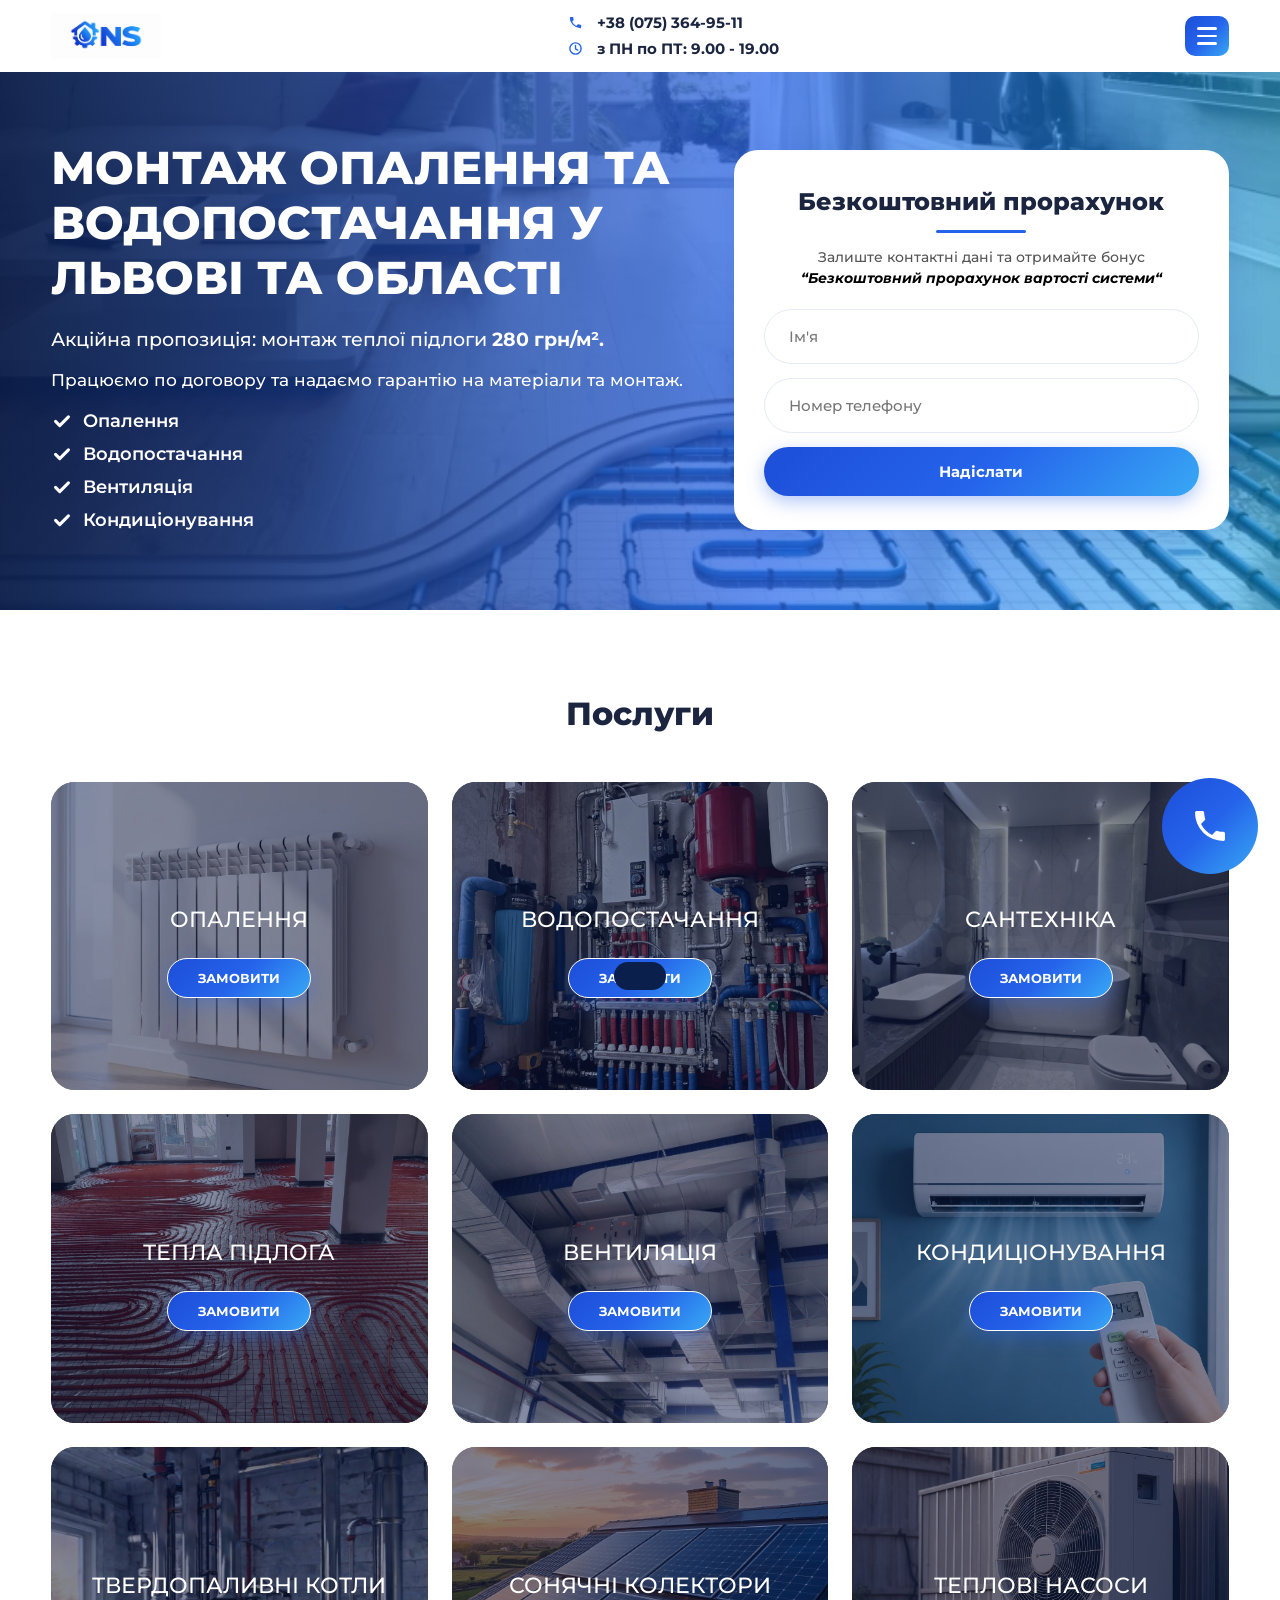
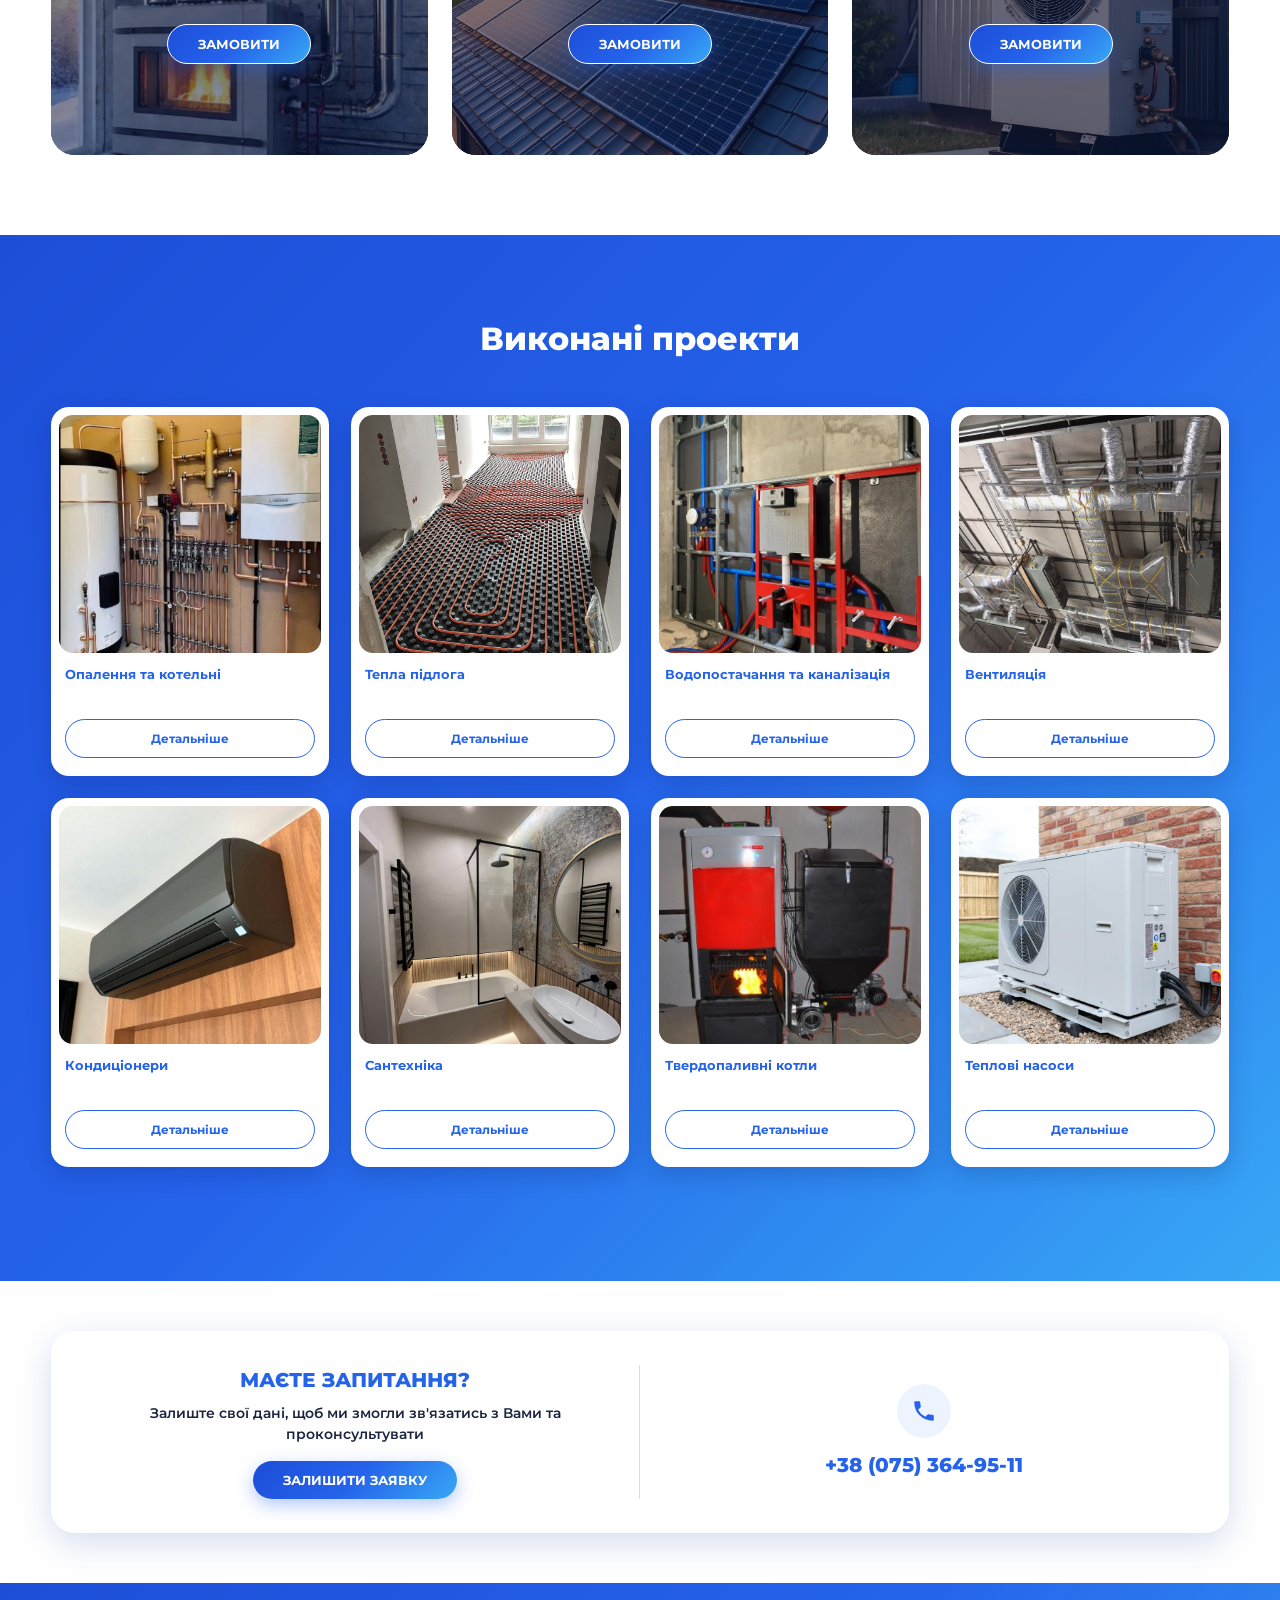
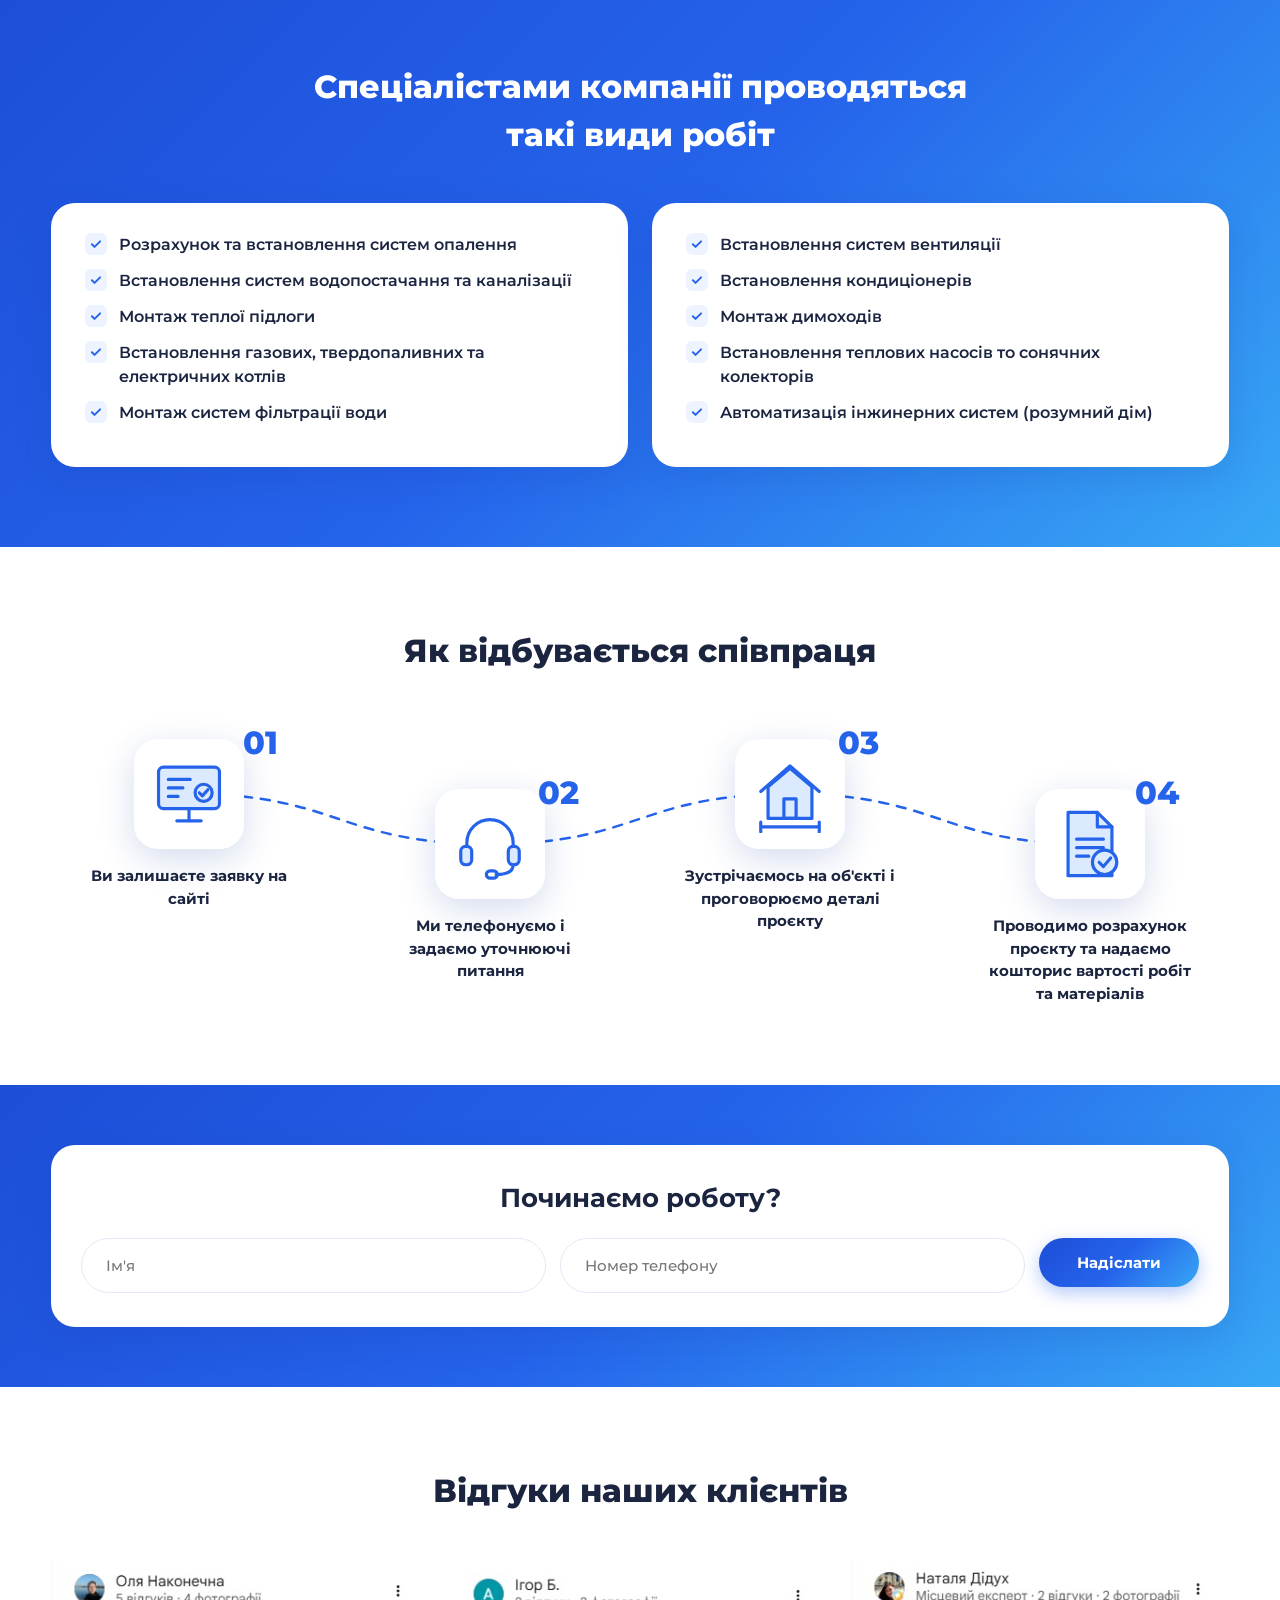
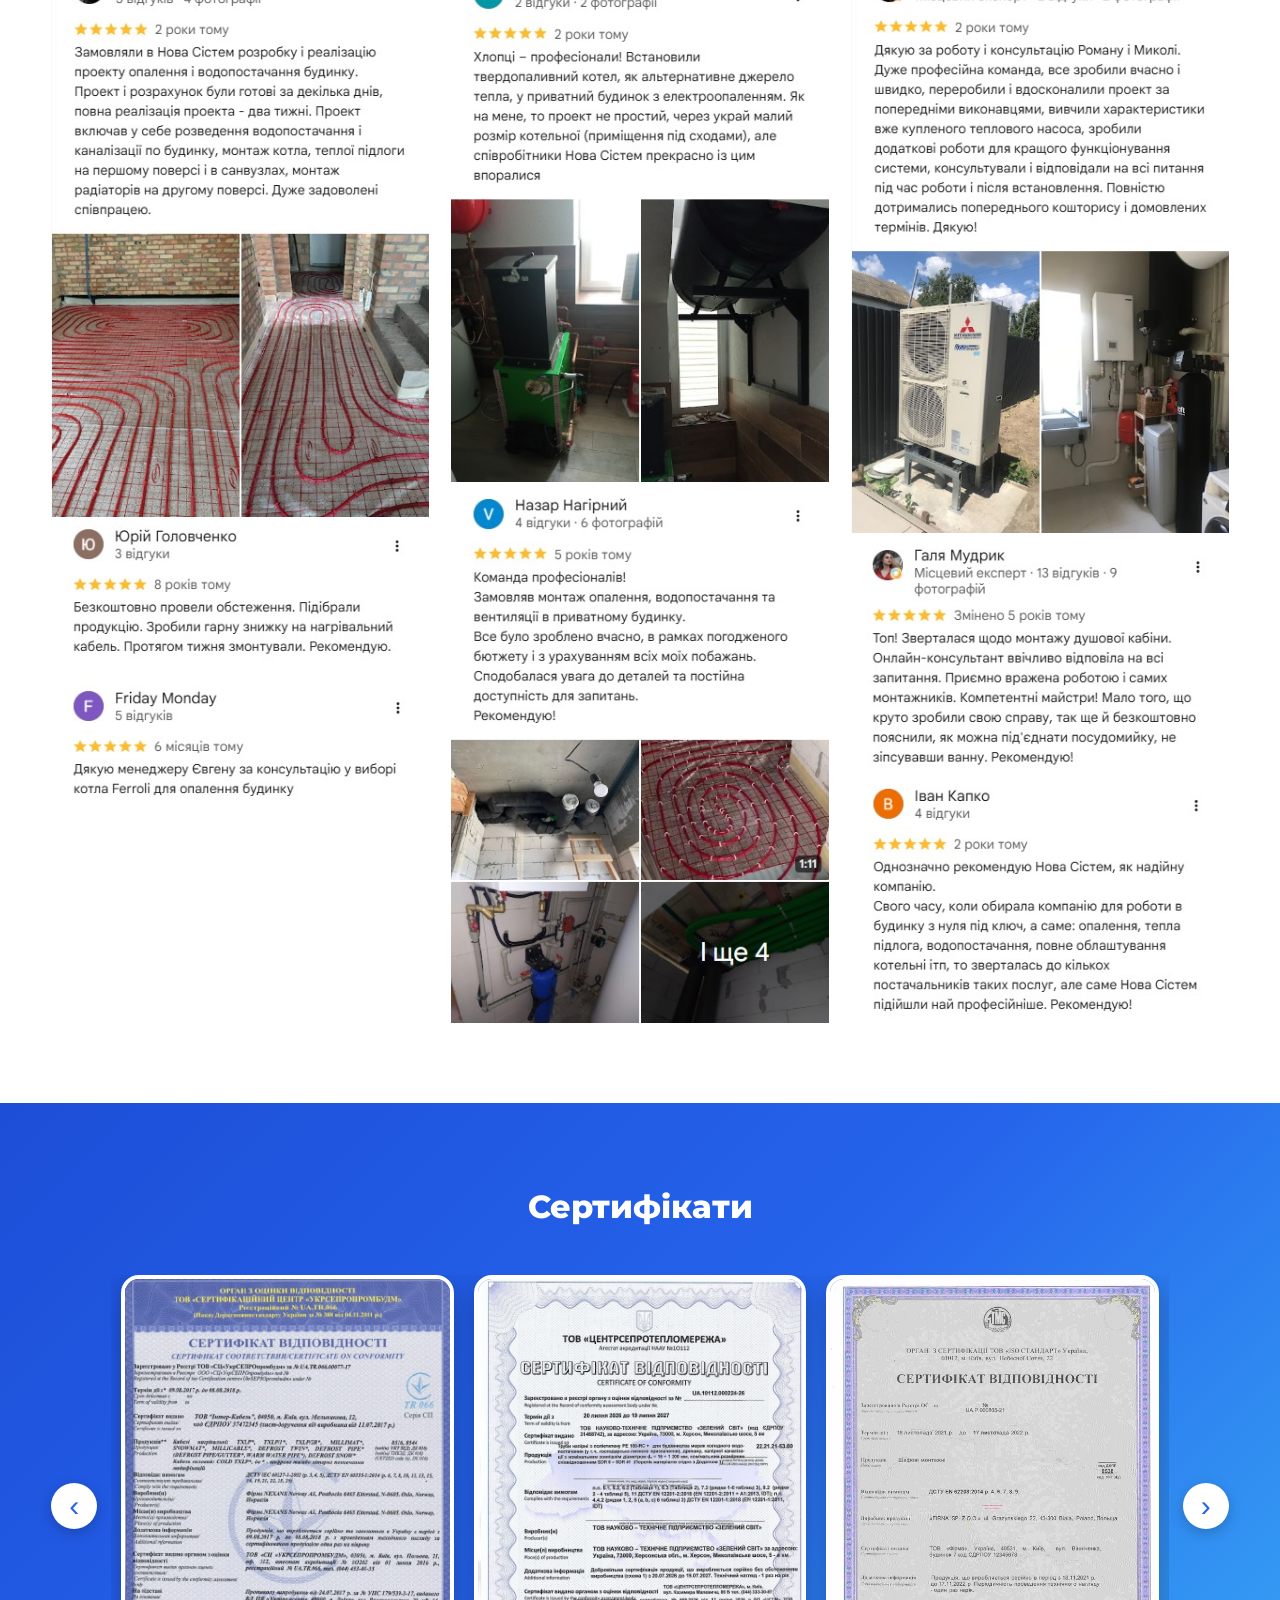
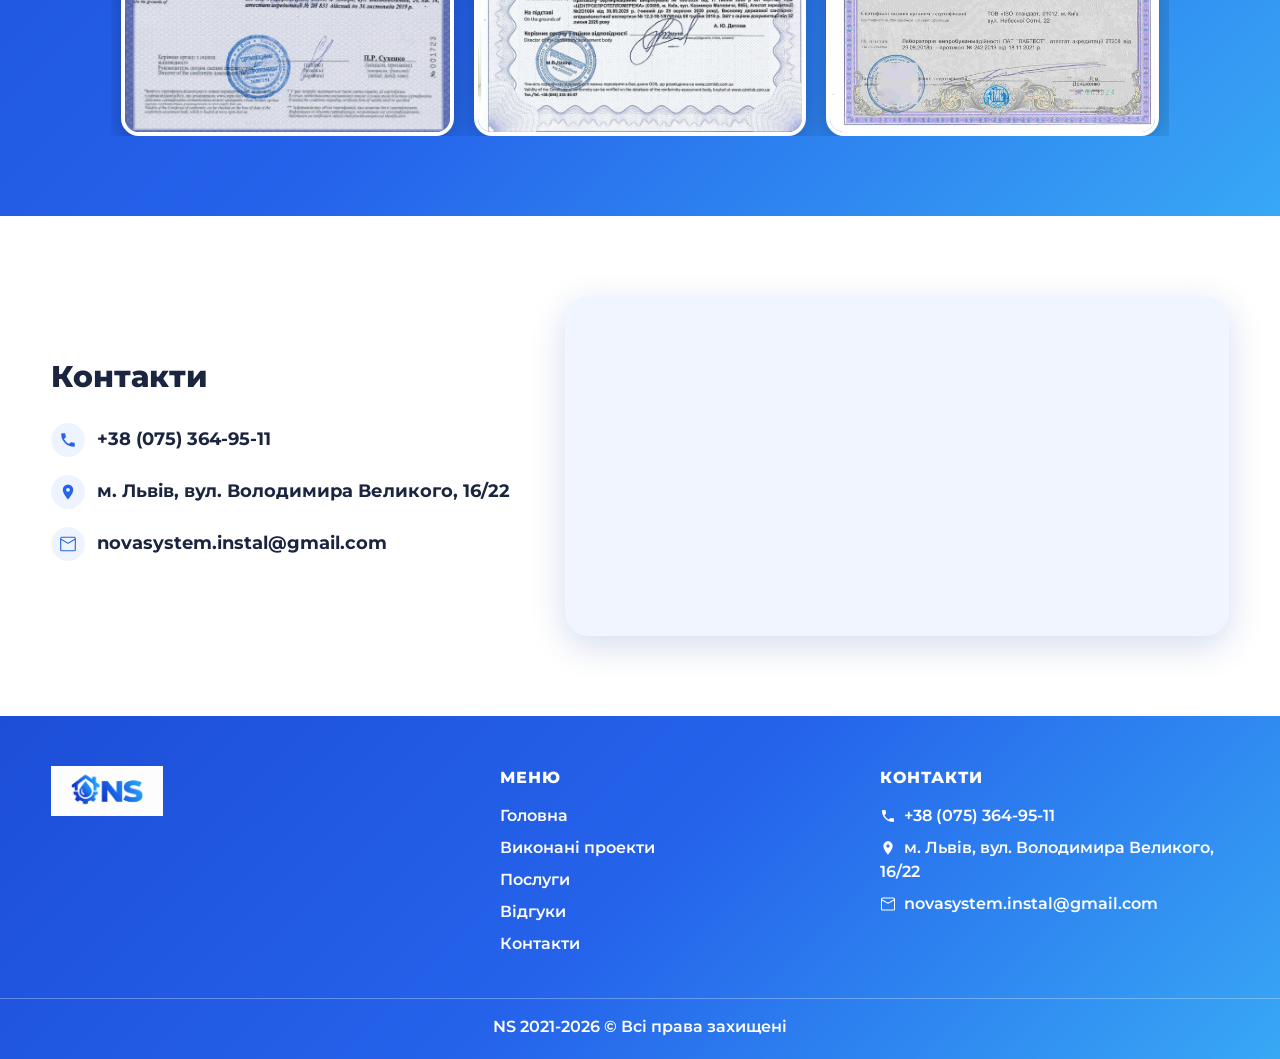
==== public/index.html @ 072ee3f9 "NovaSystem site: static site on Pages, leads via Cloud Run relay Co-Authored-By: Claude Opus 5.5 <no" ====
<!DOCTYPE html>
<html lang="uk">
<head>
<meta charset="UTF-8">
<meta name="viewport" content="width=device-width, initial-scale=1">
<title>NS — Монтаж інженерних систем у Львові</title>
<meta name="description" content="Монтаж опалення, водопостачання, вентиляції та кондиціонування у Львові. Тепла підлога від 280 грн/м².">
<link rel="preconnect" href="https://fonts.googleapis.com">
<link href="https://fonts.googleapis.com/css2?family=Montserrat:wght@400;500;600;700;800&display=swap" rel="stylesheet">
<link rel="stylesheet" href="style.css">
</head>
<body>
<svg width="0" height="0" style="position:absolute" aria-hidden="true"><defs>
<symbol id="i-phone" viewBox="0 0 24 24"><path fill="currentColor" d="M6.6 10.8a15 15 0 006.6 6.6l2.2-2.2a1 1 0 011-.25 11.4 11.4 0 003.6.57 1 1 0 011 1V20a1 1 0 01-1 1A17 17 0 013 4a1 1 0 011-1h3.5a1 1 0 011 1c0 1.25.2 2.45.57 3.57a1 1 0 01-.25 1z"/></symbol>
<symbol id="i-clock" viewBox="0 0 24 24"><g fill="none" stroke="currentColor" stroke-width="2.2" stroke-linecap="round" stroke-linejoin="round"><circle cx="12" cy="12" r="9"/><path d="M12 7v5.5l3.5 2"/></g></symbol>
<symbol id="i-pin" viewBox="0 0 24 24"><path fill="currentColor" d="M12 2a7 7 0 00-7 7c0 5.2 7 13 7 13s7-7.8 7-13a7 7 0 00-7-7zm0 9.5A2.5 2.5 0 1112 6.5a2.5 2.5 0 010 5z"/></symbol>
<symbol id="i-email" viewBox="0 0 24 24"><path fill="currentColor" d="M1.5 4.5a2.25 2.25 0 012.25-2.25h16.5A2.25 2.25 0 0122.5 4.5v15a2.25 2.25 0 01-2.25 2.25H3.75A2.25 2.25 0 011.5 19.5v-15zM3.75 3.75a.75.75 0 00-.75.75v.443l9 5.25 9-5.25V4.5a.75.75 0 00-.75-.75H3.75zM21 6.682l-8.625 5.031a.75.75 0 01-.75 0L3 6.682v12.818c0 .414.336.75.75.75h16.5a.75.75 0 00.75-.75V6.682z"/></symbol>
<symbol id="i-check" viewBox="0 0 24 24"><path d="M5 12.5l4.5 4.5L19 7.5" fill="none" stroke="currentColor" stroke-width="3" stroke-linecap="round" stroke-linejoin="round"/></symbol>
<symbol id="i-drop" viewBox="0 0 24 24"><path fill="currentColor" d="M12 2.5s6.5 6.8 6.5 11.5a6.5 6.5 0 01-13 0C5.5 9.300 12 2.500 12 2.500z"/></symbol>
<symbol id="i-flame" viewBox="0 0 24 24"><path fill="currentColor" d="M12.500 2s1 4.500-2 7.500c-2.200 2.200-4.500 4-4.500 7.500a6.500 6.500 0 0013 0c0-2.500-1-4.500-2.500-6 0 2-1 3-2 3 1-4-.5-8-2-12z"/></symbol>
<symbol id="i-area" viewBox="0 0 24 24"><g fill="none" stroke="currentColor" stroke-width="2" stroke-linecap="round" stroke-linejoin="round"><rect x="4" y="4" width="16" height="16" rx="2"/><path d="M4 10h6V4"/></g></symbol>
<symbol id="i-back" viewBox="0 0 24 24"><path d="M15 5l-7 7 7 7" fill="none" stroke="currentColor" stroke-width="2.6" stroke-linecap="round" stroke-linejoin="round"/></symbol>
</defs></svg>

<header class="header" id="header">
  <div class="container header__in">
    <a href="#home" class="logo"><img src="img/logo.png" data-ph="logo.png" alt="NS"></a>
    <div class="header__info">
      <a href="tel:+380753649511" class="hi"><i><svg class="ic"><use href="#i-phone"/></svg></i> +38 (075) 364-95-11</a>
      <span class="hi hi--time"><i><svg class="ic"><use href="#i-clock"/></svg></i> з ПН по ПТ: 9.00 - 19.00</span>
    </div>
    <div class="header__right">
      <button class="burger" id="burger" aria-label="Меню"><span></span><span></span><span></span></button>
    </div>
  </div>
</header>

<!-- Side menu -->
<div class="overlay" id="overlay"></div>
<aside class="drawer" id="drawer">
  <div class="drawer__top"><b>Навігація</b><button class="drawer__close" id="drawerClose">✕</button></div>
  <nav>
    <a href="#home">Головна</a>
    <a href="#projects">Виконані проекти</a>
    <a href="#services">Послуги</a>
    <a href="#reviews">Відгуки</a>
    <a href="#contacts">Контакти</a>
  </nav>
  <div class="drawer__bottom">
    <a href="tel:+380753649511"><i><svg class="ic"><use href="#i-phone"/></svg></i>+38 (075) 364-95-11</a>
    <a href="#contacts"><i><svg class="ic"><use href="#i-pin"/></svg></i>Львів, вул. Володимира Великого, 16/22</a>
	<a href="#contacts"><i><svg class="ic"><use href="#i-pin"/></svg></i>novasystem.instal@gmail.com</a>
  </div>
</aside>

<div class="v-home">
<!-- Hero -->
<section class="hero" id="home">
  <img class="hero__bg" src="img/hero.png" data-ph="hero.png" alt="">
  <div class="hero__shade"></div>
  <div class="container hero__in">
    <div class="hero__text">
      <h1>Монтаж опалення та водопостачання у Львові та області</h1>
      <p class="hero__offer">Акційна пропозиція: монтаж теплої підлоги <b>280 грн/м².</b></p>
      <p>Працюємо по договору та надаємо гарантію на матеріали та монтаж.</p>
      <ul class="checks">
        <li>Опалення</li><li>Водопостачання</li><li>Вентиляція</li><li>Кондиціонування</li>
      </ul>
    </div>
    <form class="card hero__form lead-form" data-source="Головний екран">
      <h3>Безкоштовний прорахунок</h3>
      <span class="line"></span>
      <p>Залиште контактні дані та отримайте бонус <i>“Безкоштовний прорахунок вартості системи“</i></p>
      <input type="text" name="name" placeholder="Ім'я" required>
      <input type="tel" name="phone" placeholder="Номер телефону" required>
      <button class="btn btn--full" type="submit">Надіслати</button>
    </form>
  </div>
</section>

<!-- Services -->
<section class="section" id="services">
  <div class="container">
    <h2 class="title reveal">Послуги</h2>
    <div class="services">
      <div class="svc reveal"><img src="img/service-heating.png" data-ph="service-heating.png" alt=""><div class="svc__in"><h4>Опалення</h4><button class="btn btn--sm" data-modal="callback" data-src="Послуга: Опалення">Замовити</button></div></div>
      <div class="svc reveal"><img src="img/service-water.png" data-ph="service-water.png" alt=""><div class="svc__in"><h4>Водопостачання</h4><button class="btn btn--sm" data-modal="callback" data-src="Послуга: Водопостачання">Замовити</button></div></div>
      <div class="svc reveal"><img src="img/service-plumbing.png" data-ph="service-plumbing.png" alt=""><div class="svc__in"><h4>Сантехніка</h4><button class="btn btn--sm" data-modal="callback" data-src="Послуга: Сантехніка">Замовити</button></div></div>
      <div class="svc reveal"><img src="img/service-floor.png" data-ph="service-floor.png" alt=""><div class="svc__in"><h4>Тепла підлога</h4><button class="btn btn--sm" data-modal="callback" data-src="Послуга: Тепла підлога">Замовити</button></div></div>      
      <div class="svc reveal"><img src="img/service-ventilation.png" data-ph="service-ventilation.png" alt=""><div class="svc__in"><h4>Вентиляція</h4><button class="btn btn--sm" data-modal="callback" data-src="Послуга: Вентиляція">Замовити</button></div></div>
      
      <div class="svc reveal"><img src="img/service-ac.png" data-ph="service-ac.png" alt=""><div class="svc__in"><h4>Кондиціонування</h4><button class="btn btn--sm" data-modal="callback" data-src="Послуга: Кондиціонування">Замовити</button></div></div>
      <div class="svc reveal"><img src="img/service-solid-boilers.png" data-ph="service-solid-boilers.png" alt=""><div class="svc__in"><h4>Твердопаливні котли</h4><button class="btn btn--sm" data-modal="callback" data-src="Послуга: Твердопаливні котли">Замовити</button></div></div>
      <div class="svc reveal"><img src="img/service-solar.png" data-ph="service-solar.png" alt=""><div class="svc__in"><h4>Сонячні колектори</h4><button class="btn btn--sm" data-modal="callback" data-src="Послуга: Сонячні колектори">Замовити</button></div></div>     
      <div class="svc reveal"><img src="img/service-pumps.png" data-ph="service-pumps.png" alt=""><div class="svc__in"><h4>Теплові насоси</h4><button class="btn btn--sm" data-modal="callback" data-src="Послуга: Теплові насоси">Замовити</button></div></div>
    </div>
  </div>
</section>

<!-- Projects -->
<section class="section section--blue" id="projects">
  <div class="container">
    <h2 class="title title--w reveal">Виконані проекти</h2>
    <div class="projects" id="projects-grid"></div>
    <div class="center"><button class="btn btn--white" id="moreBtn">Завантажити ще</button></div>
  </div>
</section>

</div>
<main class="v-project" id="project">
  <div class="container">
    <a href="#projects" class="back"><svg class="ic"><use href="#i-back"/></svg> Виконані проекти</a>
    <article class="pj" id="pj"></article>
  </div>
  <div class="gal">
    <button class="gal__btn prev" id="gPrev" aria-label="Назад">‹</button>
    <div class="gal__view"><div class="gal__track" id="gTrack"></div></div>
    <button class="gal__btn next" id="gNext" aria-label="Далі">›</button>
  </div>
</main>

<!-- Сторінка подяки (відкривається за адресою #/thanks після відправки будь-якої форми) -->
<section class="v-thanks thanks" id="thanks">
  <div class="container">
    <div class="card thanks__box">
      <svg class="tk" viewBox="0 0 80 80" aria-hidden="true"><circle cx="40" cy="40" r="34"/><path d="M25 41l11 11 20-23"/></svg>
      <h1>Дякуємо за вашу заявку!</h1>
      <span class="line"></span>
      <p class="thanks__lead">Ми вже отримали ваші контактні дані. Найближчим часом наш спеціаліст зв'яжеться з вами, щоб уточнити деталі та підготувати безкоштовний прорахунок.</p>
      <ul class="thanks__steps">
        <li><b>1</b><span>Телефонуємо вам і уточнюємо побажання</span></li>
        <li><b>2</b><span>Домовляємось про зустріч на об'єкті</span></li>
        <li><b>3</b><span>Робимо розрахунок і надаємо кошторис</span></li>
      </ul>
      <p class="thanks__note">Працюємо з ПН по ПТ: 9.00 – 19.00. Якщо заявку залишено у вихідний чи після робочого часу, ми зателефонуємо наступного робочого дня.</p>
      <div class="thanks__btns">
        <a class="btn" href="#home">На головну</a>
        <a class="btn btn--out" href="tel:+380753649511"><svg class="ic"><use href="#i-phone"/></svg>+38 (075) 364-95-11</a>
      </div>
    </div>
  </div>
</section>

<!-- Questions -->
<section class="section section--tight no-thanks">
  <div class="container">
    <div class="card ask reveal">
      <div class="ask__l">
        <h3>МАЄТЕ ЗАПИТАННЯ?</h3>
        <p>Залиште свої дані, щоб ми змогли зв'язатись з Вами та проконсультувати</p>
        <button class="btn btn--sm" data-modal="callback" data-src="Блок: Маєте запитання">Залишити заявку</button>
      </div>
      <div class="ask__r">
        <div class="ask__ico"><svg class="ic"><use href="#i-phone"/></svg></div>
        <a href="tel:+380753649511">+38 (075) 364-95-11</a>
      </div>
    </div>
  </div>
</section>

<div class="v-home">
<!-- Works list -->
<section class="section section--blue">
  <div class="container">
    <h2 class="title title--w reveal">Спеціалістами компанії проводяться<br>такі види робіт</h2>
    <div class="works">
      <ul class="card reveal">
        <li>Розрахунок та встановлення систем опалення</li>
        <li>Встановлення систем водопостачання та каналізації</li>
        <li>Монтаж теплої підлоги</li>
        <li>Встановлення газових, твердопаливних та електричних котлів</li>
        <li>Монтаж систем фільтрації води</li>
      </ul>
      <ul class="card reveal">
        <li>Встановлення систем вентиляції</li>
        <li>Встановлення кондиціонерів</li>
        <li>Монтаж димоходів</li>
        <li>Встановлення теплових насосів то сонячних колекторів</li>
        <li>Автоматизація інжинерних систем (розумний дім)</li>
      </ul>
    </div>
  </div>
</section>

<!-- Steps -->
<section class="section">
  <div class="container">
    <h2 class="title reveal">Як відбувається співпраця</h2>
    <div class="steps" id="steps">
      <div class="step" style="--d:0s"><span class="num">01</span><div class="step__ico"><svg class="sico" viewBox="0 0 64 64"><rect class="acc" x="7" y="10" width="50" height="34" rx="4"/><path d="M22 54h20M32 44v10"/><path d="M15 20h18M15 27h12M15 34h8"/><circle cx="44" cy="31" r="7"/><path d="M40.500 31l2.500 2.500 4.500-5"/></svg></div><p>Ви залишаєте заявку на сайті</p></div>
      <div class="step" style="--d:1.2s"><span class="num">02</span><div class="step__ico"><svg class="sico" viewBox="0 0 64 64"><path d="M13 36v-5a19 19 0 0138 0v5"/><rect class="acc" x="8" y="34" width="9" height="15" rx="4"/><rect class="acc" x="47" y="34" width="9" height="15" rx="4"/><path d="M51 49c0 6-6 8-14 8"/><rect x="29" y="54" width="9" height="6" rx="3"/></svg></div><p>Ми телефонуємо і задаємо уточнюючі питання</p></div>
      <div class="step" style="--d:2.4s"><span class="num">03</span><div class="step__ico"><svg class="sico" viewBox="0 0 64 64"><path class="acc" d="M14 26v26h36V26L32 11z"/><path d="M8 30L32 9l24 21"/><rect x="27" y="36" width="10" height="16"/><path d="M8 59h48M8 55v8M56 55v8"/></svg></div><p>Зустрічаємось на об'єкті і проговорюємо деталі проєкту</p></div>
      <div class="step" style="--d:3.6s"><span class="num">04</span><div class="step__ico"><svg class="sico" viewBox="0 0 64 64"><path class="acc" d="M14 6h24l12 12v40H14z"/><path d="M38 6v12h12"/><path d="M21 28h22M21 35h22M21 42h10"/><circle class="acc" cx="44" cy="47" r="10"/><path d="M39.500 47l3.500 3.500 6-7"/></svg></div><p>Проводимо розрахунок проєкту та надаємо кошторис вартості робіт та матеріалів</p></div>
      <svg class="steps__line" id="stepsLine" aria-hidden="true"></svg>
    </div>
  </div>
</section>

<!-- Start form -->
<section class="start">
  <div class="container">
    <form class="card start__form lead-form reveal" data-source="Блок: Починаємо роботу">
      <h3>Починаємо роботу?</h3>
      <div class="start__row">
        <input type="text" name="name" placeholder="Ім'я" required>
        <input type="tel" name="phone" placeholder="Номер телефону" required>
        <button class="btn" type="submit">Надіслати</button>
      </div>
    </form>
  </div>
</section>

</div>
  
<!-- Reviews -->
<section class="section no-thanks" id="reviews">
  <div class="container">
    <h2 class="title reveal">Відгуки наших клієнтів</h2>
    <div class="reviews">
      <div class="rev-photo reveal"><img src="img/004-214235.jpg" data-ph="004-214235.jpg" alt="Відгук Олі Наконечної"></div>
      <div class="rev-photo reveal"><img src="img/235435_02.jpg" data-ph="235435_02.jpg" alt="Відгук 2"></div>
      <div class="rev-photo reveal"><img src="img/235435_03.jpg" data-ph="235435_03.jpg" alt="Відгук 3"></div>
      <div class="rev-photo reveal"><img src="img/003-214235.jpg" data-ph="003-214235.jpg" alt="Відгук Ігоря Б."></div>
      <div class="rev-photo reveal"><img src="img/002-214235.jpg" data-ph="002-214235.jpg" alt="Відгук Назара Нагірного"></div>
      <div class="rev-photo reveal"><img src="img/001-214235.jpg" data-ph="001-214235.jpg" alt="Відгук Наталі Дідух"></div>
      <div class="rev-photo reveal"><img src="img/235435_07.jpg" data-ph="235435_07.jpg" alt="Відгук 7"></div>
      <div class="rev-photo reveal"><img src="img/005-214235.jpg" data-ph="005-214235.jpg" alt="Відгук Івана Капка"></div>
    </div>
  </div>
</section>

<!-- Certificates -->
<section class="section section--blue no-thanks">
  <div class="container">
    <h2 class="title title--w reveal">Сертифікати</h2>
    <div class="slider reveal">
      <button class="slider__btn prev" id="prev" aria-label="Назад">‹</button>
      <div class="slider__view"><div class="slider__track" id="track">
        <div class="slide"><img src="img/cert-1.png" data-ph="cert-1.png" alt="Сертифікат 1"></div>
        <div class="slide"><img src="img/cert-2.png" data-ph="cert-2.png" alt="Сертифікат 2"></div>
        <div class="slide"><img src="img/cert-3.png" data-ph="cert-3.png" alt="Сертифікат 3"></div>
        <div class="slide"><img src="img/cert-4.png" data-ph="cert-4.png" alt="Сертифікат 4"></div>
        
      </div></div>
      <button class="slider__btn next" id="next" aria-label="Далі">›</button>
    </div>
  </div>
</section>

<!-- Contacts -->
<section class="section no-thanks" id="contacts">
  <div class="container">
    <div class="contacts">
      <div class="contacts__l reveal">
        <h2>Контакти</h2>
        <a href="tel:+380753649511" class="ci"><i><svg class="ic"><use href="#i-phone"/></svg></i>+38 (075) 364-95-11</a>
        <p class="ci"><i><svg class="ic"><use href="#i-pin"/></svg></i>м. Львів, вул. Володимира Великого, 16/22</p>
		<p class="ci"><i><svg class="ic"><use href="#i-email"/></svg></i>novasystem.instal@gmail.com</p>
      </div>
      <div class="contacts__map reveal"><iframe title="Мапа" loading="lazy" referrerpolicy="no-referrer-when-downgrade" src="https://www.google.com/maps?q=%D0%BC.+%D0%9B%D1%8C%D0%B2%D1%96%D0%B2,+%D0%B2%D1%83%D0%BB.+%D0%92%D0%BE%D0%BB%D0%BE%D0%B4%D0%B8%D0%BC%D0%B8%D1%80%D0%B0+%D0%92%D0%B5%D0%BB%D0%B8%D0%BA%D0%BE%D0%B3%D0%BE,+16%2F22,+%D0%A3%D0%BA%D1%80%D0%B0%D1%97%D0%BD%D0%B0&hl=uk&z=17&output=embed" allowfullscreen></iframe></div>
    </div>
  </div>
</section>

<footer class="footer">
  <div class="container footer__in">
    <div><img class="footer__logo" src="img/logo.png" data-ph="logo.png" alt=""></div>
    <div><h5>МЕНЮ</h5><a href="#home">Головна</a><a href="#projects">Виконані проекти</a><a href="#services">Послуги</a><a href="#reviews">Відгуки</a><a href="#contacts">Контакти</a></div>
    <div>
      <h5>КОНТАКТИ</h5>
      <a href="tel:+380753649511"><svg class="ic"><use href="#i-phone"/></svg> +38 (075) 364-95-11</a>
      <a href="#contacts"><svg class="ic"><use href="#i-pin"/></svg> м. Львів, вул. Володимира Великого, 16/22</a>
	  <a href="#contacts"><svg class="ic"><use href="#i-email"/></svg> novasystem.instal@gmail.com</a>
    </div>
  </div>
  <p class="copy">NS 2021-2026 © Всі права захищені</p>
</footer>

<!-- Floating button -->
<button class="fab" data-modal="consult" data-src="Кнопка: Консультація" aria-label="Зателефонувати вам?" title="Консультація"><svg class="ic"><use href="#i-phone"/></svg></button>

<!-- Modal -->
<div class="modal" id="modal">
  <div class="modal__box card">
    <button class="modal__x" id="modalX">✕</button>
    <div id="modalForm">
      <h3 id="mTitle">Зворотній зв'язок</h3>
      <span class="line"></span>
      <p id="mText"></p>
      <form class="lead-form" id="mForm">
        <input type="text" name="name" placeholder="Ім'я" required>
        <input type="tel" name="phone" placeholder="Номер телефону" required>
        <button class="btn btn--full" type="submit">Надіслати</button>
      </form>
    </div>
  </div>
</div>

<div class="toast" id="toast"></div>
<script src="script.js"></script>
</body>
</html>
---- public/style.css ----
:root{
  --p:#2563eb; --p2:#0ea5e9; --dark:#0b1f4d; --soft:#eef4ff;
  --grad:linear-gradient(135deg,#1d4ed8 0%,#2563eb 50%,#38a8f5 100%);
  --text:#1b2540; --r:24px; --sh:0 10px 35px rgba(20,60,160,.18);
}
*{box-sizing:border-box;margin:0;padding:0}
html{scroll-behavior:smooth;scroll-padding-top:80px}
body{font-family:'Montserrat',sans-serif;color:var(--text);background:#fff;line-height:1.5;overflow-x:hidden}
img{max-width:100%;display:block}
a{color:inherit;text-decoration:none}
ul{list-style:none}
.container{width:min(1200px,92%);margin:0 auto}
.center{text-align:center;margin-top:34px}

/* placeholder for missing images */
.ph{display:flex;align-items:center;justify-content:center;width:100%;height:100%;min-height:90px;background:repeating-linear-gradient(45deg,#dbe7ff,#dbe7ff 10px,#cfe0ff 10px,#cfe0ff 20px);color:#1e3a8a;font-weight:700;font-size:13px;text-align:center;padding:8px;word-break:break-all}

/* buttons & forms */
.btn{display:inline-block;border:0;cursor:pointer;font:700 15px 'Montserrat',sans-serif;color:#fff;background:var(--grad);padding:15px 38px;border-radius:50px;transition:.3s;position:relative;overflow:hidden;box-shadow:0 6px 18px rgba(37,99,235,.35)}
.btn:hover{transform:translateY(-3px);box-shadow:0 12px 26px rgba(37,99,235,.45)}
.btn:active{transform:scale(.97)}
.btn::after{content:"";position:absolute;top:0;left:-80%;width:50%;height:100%;background:linear-gradient(90deg,transparent,rgba(255,255,255,.45),transparent);transform:skewX(-20deg);transition:.6s}
.btn:hover::after{left:130%}
.btn--sm{padding:11px 30px;font-size:13px;text-transform:uppercase}
.btn--full{width:100%}
.btn--white{background:#fff;color:var(--p);box-shadow:0 6px 18px rgba(0,0,0,.15)}
input{width:100%;font:500 15px 'Montserrat',sans-serif;border:1.5px solid #e3e9f5;border-radius:50px;padding:17px 24px;margin-bottom:14px;outline:0;transition:.25s;background:#fff}
input:focus{border-color:var(--p);box-shadow:0 0 0 4px rgba(37,99,235,.15)}
input.err{border-color:#e5484d}
.card{background:#fff;border-radius:var(--r);box-shadow:var(--sh)}
.line{display:block;width:90px;height:3px;background:var(--p);margin:10px auto 14px;border-radius:3px}

/* header */
.header{position:fixed;top:0;left:0;right:0;z-index:50;background:#fff;transition:.3s}
.header.scrolled{box-shadow:0 4px 20px rgba(0,0,0,.12)}
.header__in{display:flex;align-items:center;justify-content:space-between;gap:16px;height:72px}
.logo img{height:46px;width:auto;min-width:110px}
.logo .ph{min-height:46px;width:130px;border-radius:8px}
.header__info{display:flex;flex-direction:column;font-size:12px;font-weight:600;gap:2px}
.hi i{font-style:normal;margin-right:4px}
.header__right{display:flex;align-items:center;gap:14px}
.socials{display:flex;gap:10px}
.socials a{width:32px;height:32px;border-radius:50%;background:rgba(37,99,235,.12);color:var(--p);display:grid;place-items:center;font-weight:800;font-size:13px;transition:.3s}
.socials a:hover{background:var(--p);color:#fff;transform:rotate(360deg)}
.footer .socials a{background:#fff;color:var(--p)}
.burger{width:44px;height:40px;border:0;border-radius:10px;background:var(--grad);cursor:pointer;display:flex;flex-direction:column;justify-content:center;align-items:center;gap:5px;transition:.3s}
.burger:hover{transform:scale(1.08)}
.burger span{width:20px;height:2.5px;background:#fff;border-radius:2px}

/* drawer */
.overlay{position:fixed;inset:0;background:rgba(5,15,40,.6);opacity:0;visibility:hidden;transition:.35s;z-index:90}
.overlay.open{opacity:1;visibility:visible}
.drawer{position:fixed;top:0;left:0;bottom:0;width:min(300px,82%);background:#06122e;color:#fff;z-index:100;transform:translateX(-100%);transition:transform .4s cubic-bezier(.7,0,.2,1);display:flex;flex-direction:column;overflow-y:auto}
.drawer.open{transform:none}
.drawer__top{display:flex;justify-content:space-between;align-items:center;padding:28px 24px;font-size:19px;border-bottom:1px solid #2a3860}
.drawer__close{background:#fff;color:#000;width:34px;height:34px;border-radius:50%;border:0;cursor:pointer;font-weight:700}
.drawer nav a{display:block;padding:20px 24px;border-bottom:1px solid #1d2b55;font-size:16px;transition:.3s}
.drawer nav a:hover{padding-left:34px;color:#60a5fa}
.drawer__bottom{display:flex;gap:10px;padding:26px 14px;text-align:center;margin-top:auto}
.drawer__bottom a{flex:1;font-weight:700;font-size:14px}
.drawer__bottom i{display:block;font-style:normal;font-size:24px;margin-bottom:6px}

/* hero */
.hero{position:relative;padding:140px 0 70px;color:#fff;overflow:hidden;min-height:600px;display:flex;align-items:center}
.hero__bg{position:absolute;inset:0;width:100%;height:100%;object-fit:cover;animation:zoom 18s ease-in-out infinite alternate}
.hero__bg+.ph,.hero .ph{position:absolute;inset:0;height:100%}
@keyframes zoom{to{transform:scale(1.1)}}
.hero__shade{position:absolute;inset:0;background:linear-gradient(90deg,rgba(11,31,77,.92),rgba(37,99,235,.7) 60%,rgba(14,165,233,.5))}
.hero__in{position:relative;display:grid;grid-template-columns:1.3fr 1fr;gap:40px;align-items:center}
.hero__text h1{font-size:clamp(28px,4.2vw,46px);font-weight:800;line-height:1.2;text-transform:uppercase;margin-bottom:20px;animation:up .9s both}
.hero__text p{font-size:17px;margin-bottom:14px;animation:up .9s .2s both}
.hero__offer{font-size:19px!important}
.checks{animation:up .9s .4s both}
.checks li{font-size:18px;margin:6px 0;display:flex;gap:10px;align-items:center}
.checks li::before{content:"✔";font-weight:800}
.hero__form{padding:34px 30px;color:var(--text);text-align:center;animation:up 1s .3s both}
.hero__form h3{font-size:24px;font-weight:800}
.hero__form p{font-size:14px;margin-bottom:20px;color:#555}
.hero__form p i{font-weight:700;color:#000}
@keyframes up{from{opacity:0;transform:translateY(35px)}to{opacity:1;transform:none}}

/* sections */
.section{padding:80px 0}
.section--tight{padding:50px 0}
.section--blue{background:var(--grad);position:relative}
.title{text-align:center;font-size:clamp(24px,3.2vw,32px);font-weight:800;margin-bottom:44px}
.title--w{color:#fff}
.reveal{opacity:0;transform:translateY(40px);transition:opacity .8s ease,transform .8s ease}
.reveal.show{opacity:1;transform:none}

/* services */
.services{display:grid;grid-template-columns:repeat(3,1fr);gap:24px}
.svc{position:relative;border-radius:var(--r);overflow:hidden;aspect-ratio:1.22;background:#223;cursor:pointer}
.svc img,.svc .ph{position:absolute;inset:0;width:100%;height:100%;object-fit:cover;transition:transform .7s}
.svc::after{content:"";position:absolute;inset:0;background:rgba(10,25,70,.5);transition:.4s}
.svc:hover img,.svc:hover .ph{transform:scale(1.12)}
.svc:hover::after{background:rgba(29,78,216,.55)}
.svc__in{position:absolute;inset:0;z-index:2;display:flex;flex-direction:column;align-items:center;justify-content:center;gap:22px;color:#fff;padding-top:30px}
.svc__in h4{font-weight:500;font-size:22px;text-transform:uppercase;transition:.4s}
.svc:hover h4{transform:translateY(-6px)}
.svc .btn{background:var(--grad);border:1px solid #fff}

/* projects */
.projects{display:grid;grid-template-columns:repeat(4,1fr);gap:22px}
.proj{background:#fff;border-radius:18px;padding:8px 8px 18px;display:flex;flex-direction:column;box-shadow:0 8px 24px rgba(0,20,90,.2);transition:.4s;animation:pop .6s both}
.proj:hover{transform:translateY(-8px)}
@keyframes pop{from{opacity:0;transform:scale(.9) translateY(25px)}to{opacity:1;transform:none}}
.proj__img{border-radius:14px;overflow:hidden;aspect-ratio:1.1;background:#dbe7ff}
.proj__img img,.proj__img .ph{width:100%;height:100%;object-fit:cover;transition:transform .6s}
.proj:hover .proj__img img{transform:scale(1.1)}
.proj h5{font-size:13px;font-weight:700;color:var(--p);margin:12px 6px 6px;flex:1}
.proj small{font-size:12px;color:#777;margin:0 6px 12px;min-height:16px}
.proj .btn{margin:0 6px;padding:11px;font-size:12px;box-shadow:none;background:#fff;color:var(--p);border:1.5px solid var(--p)}
.proj .btn:hover{background:var(--p);color:#fff}

/* ask */
.ask{display:grid;grid-template-columns:1fr 1fr;padding:34px 20px}
.ask__l{text-align:center;padding:0 30px;border-right:1px solid #ddd}
.ask__l h3{color:var(--p);font-size:20px;font-weight:800}
.ask__l p{font-size:13px;margin:8px 0 16px}
.ask__r{display:flex;flex-direction:column;align-items:center;justify-content:center;gap:12px}
.ask__r a{font-weight:800;color:var(--p);font-size:20px}
.ask__ico{width:54px;height:54px;border-radius:50%;background:var(--soft);display:grid;place-items:center;font-size:24px;animation:ring 2s infinite}
@keyframes ring{0%,100%{transform:rotate(0)}10%,30%{transform:rotate(-14deg)}20%,40%{transform:rotate(14deg)}50%{transform:rotate(0)}}

/* works */
.works{display:grid;grid-template-columns:1fr 1fr;gap:24px}
.works .card{padding:30px 34px}
.works li{padding-left:34px;position:relative;margin-bottom:12px;font-size:15px;font-weight:500}
.works li::before{content:"✔";position:absolute;left:0;top:0;width:22px;height:22px;border-radius:6px;background:var(--soft);color:var(--p);display:grid;place-items:center;font-size:12px;font-weight:800}

/* steps */
.steps{display:grid;grid-template-columns:repeat(4,1fr);gap:24px;text-align:center}
.step{position:relative;padding-top:20px}
.step:nth-child(even){margin-top:50px}
.step .num{position:absolute;top:0;right:18%;font-size:32px;font-weight:800;color:var(--p)}
.step__ico{width:110px;height:110px;margin:0 auto 16px;border-radius:24px;background:#fff;box-shadow:var(--sh);display:grid;place-items:center;padding:16px;transition:.4s;overflow:hidden}
.step:hover .step__ico{transform:rotate(-6deg) scale(1.08)}
.step__ico .ph{min-height:0;font-size:10px}
.step p{font-size:14px;font-weight:600;max-width:220px;margin:0 auto}

/* start form */
.start{background:var(--grad);padding:60px 0}
.start__form{padding:34px 30px;text-align:center}
.start__form h3{font-size:26px;margin-bottom:20px}
.start__row{display:grid;grid-template-columns:1fr 1fr auto;gap:14px;align-items:start}
.start__row input{margin:0}

/* reviews */
.reviews{columns:3;column-gap:22px}
.rev{break-inside:avoid;background:#fff;border:1px solid #e6ecf8;border-radius:18px;padding:20px;margin-bottom:22px;box-shadow:0 6px 20px rgba(20,60,160,.08);transition:.4s;font-size:13px}
.rev:hover{transform:translateY(-6px);box-shadow:var(--sh)}
.rev__h{display:flex;gap:12px;align-items:center;margin-bottom:8px}
.rev__h small,.stars small{display:block;color:#888;font-size:11px}
.stars{color:#f5b301;margin-bottom:8px;font-size:15px}
.stars small{display:inline;margin-left:6px}
.rev__s{margin-top:8px}
.av{width:38px;height:38px;border-radius:50%;background:var(--grad);color:#fff;display:grid;place-items:center;font-weight:800}
.rev__img{margin-top:12px;border-radius:12px;overflow:hidden;aspect-ratio:1.4}
.rev__img img,.rev__img .ph{width:100%;height:100%;object-fit:cover}

/* slider */
.slider{display:flex;align-items:center;gap:14px}
.slider__view{overflow:hidden;flex:1}
.slider__track{display:flex;transition:transform .6s cubic-bezier(.6,0,.2,1)}
.slide{flex:0 0 33.333%;padding:0 10px}
.slide>img,.slide>.ph{width:100%;aspect-ratio:.72;object-fit:cover;border-radius:18px;border:4px solid #fff;box-shadow:0 8px 24px rgba(0,0,0,.25);background:#fff;transition:.4s}
.slide:hover>img{transform:scale(1.03)}
.slider__btn{flex:none;width:46px;height:46px;border-radius:50%;border:0;background:#fff;color:var(--p);font-size:30px;line-height:1;cursor:pointer;transition:.3s;box-shadow:0 4px 14px rgba(0,0,0,.2)}
.slider__btn:hover{background:var(--dark);color:#fff;transform:scale(1.1)}

/* contacts */
.contacts{display:grid;grid-template-columns:1fr 1.4fr;gap:40px;align-items:center}
.contacts h2{font-size:30px;margin-bottom:24px}
.ci{display:flex;gap:12px;align-items:center;font-weight:600;margin-bottom:18px}
.ci i{font-style:normal;width:34px;height:34px;display:grid;place-items:center;background:var(--soft);border-radius:50%}
.socials--dark{margin-bottom:24px}
.contacts__map{border-radius:var(--r);overflow:hidden;min-height:340px;box-shadow:var(--sh);background:#f1f5ff}
.contacts__map img,.contacts__map .ph,.contacts__map iframe{width:100%;height:100%;min-height:340px;object-fit:cover;border:0}

/* footer */
.footer{background:var(--grad);color:#fff;padding:50px 0 20px}
.footer__in{display:grid;grid-template-columns:1.2fr 1fr 1fr;gap:30px}
.footer__logo{height:50px;margin-bottom:14px}
.footer .ph{min-height:50px;width:130px;border-radius:8px}
.footer h5{font-size:14px;margin-bottom:14px;letter-spacing:1px}
.footer a{display:block;font-size:14px;margin-bottom:8px;transition:.3s}
.footer a:hover{padding-left:6px}
.footer .socials{display:flex}.footer .socials a{display:grid;margin:0}
.copy{text-align:center;font-size:12px;margin-top:34px;padding-top:16px;border-top:1px solid rgba(255,255,255,.3)}

/* fab */
.fab{position:fixed;right:22px;bottom:26px;z-index:60;width:96px;height:96px;border-radius:50%;border:0;background:var(--grad);color:#fff;font:700 12px 'Montserrat',sans-serif;cursor:pointer;animation:pulse 2s infinite;transition:.3s}
.fab:hover{transform:scale(1.1)}
@keyframes pulse{0%{box-shadow:0 0 0 0 rgba(37,99,235,.6)}70%{box-shadow:0 0 0 24px rgba(37,99,235,0)}100%{box-shadow:0 0 0 0 rgba(37,99,235,0)}}

/* modal */
.modal{position:fixed;inset:0;background:rgba(5,15,40,.65);display:flex;align-items:center;justify-content:center;padding:16px;z-index:200;opacity:0;visibility:hidden;transition:.35s;backdrop-filter:blur(4px)}
.modal.open{opacity:1;visibility:visible}
.modal__box{position:relative;width:min(430px,100%);padding:36px 30px 30px;text-align:center;transform:translateY(40px) scale(.92);transition:.4s cubic-bezier(.3,1.4,.5,1)}
.modal.open .modal__box{transform:none}
.modal__box h3{font-size:24px;font-weight:800}
.modal__box p{font-size:14px;color:#555;margin-bottom:20px}
.modal__x{position:absolute;top:14px;right:16px;background:none;border:0;font-size:24px;cursor:pointer;transition:.3s}
.modal__x:hover{transform:rotate(90deg);color:var(--p)}
.modal__box--p{width:min(480px,100%);padding:20px 20px 24px}
.p-img{border-radius:16px;overflow:hidden;aspect-ratio:1.4;margin-bottom:16px}
.p-img img,.p-img .ph{width:100%;height:100%;object-fit:cover}
.modal__box--p h3{font-size:18px;color:var(--p);margin-bottom:6px}
.modal__box--p p{margin-bottom:16px}
.toast{position:fixed;left:50%;bottom:30px;transform:translate(-50%,120px);background:var(--dark);color:#fff;padding:14px 26px;border-radius:50px;font-weight:600;z-index:300;transition:.5s;max-width:90%;text-align:center}
.toast.show{transform:translate(-50%,0)}
.toast.bad{background:#c0262d}

/* responsive */
@media(max-width:1024px){
  .projects{grid-template-columns:repeat(3,1fr)}
  .reviews{columns:2}
  .slide{flex-basis:50%}
}
@media(max-width:820px){
  .header__info .hi--time,.header__right .socials{display:none}
  .hero{padding:110px 0 50px}
  .hero__in{grid-template-columns:1fr;text-align:center}
  .checks li{justify-content:center}
  .services{grid-template-columns:repeat(2,1fr);gap:14px}
  .svc__in h4{font-size:16px}
  .ask,.works,.contacts{grid-template-columns:1fr}
  .ask__l{border:0;padding:0 0 24px;border-bottom:1px solid #ddd;margin-bottom:24px}
  .steps{grid-template-columns:repeat(2,1fr)}
  .step:nth-child(even){margin-top:0}
  .start__row{grid-template-columns:1fr}
  .start__row input{margin-bottom:0}
  .footer__in{grid-template-columns:1fr 1fr}
}
@media(max-width:560px){
  .section{padding:56px 0}
  .projects{grid-template-columns:repeat(2,1fr);gap:12px}
  .proj h5{font-size:11px}
  .reviews{columns:1}
  .slide{flex-basis:100%}
  .slider__btn{width:38px;height:38px;font-size:24px}
  .header__in{height:64px}
  .logo img,.logo .ph{height:38px;min-height:38px;width:auto;min-width:90px}
  .hi{font-size:12px}
  .services{grid-template-columns:1fr}
  .svc{aspect-ratio:1.6}
  .svc__in h4{font-size:20px}
  .footer__in{grid-template-columns:1fr}
  .fab{width:80px;height:80px;font-size:10px;right:14px;bottom:16px}
  .hero__form{padding:26px 20px}
}
@media(prefers-reduced-motion:reduce){*{animation:none!important;transition:none!important}.reveal{opacity:1;transform:none}}

/* ===== v2 ===== */
.ic{width:1em;height:1em;vertical-align:-.14em;flex:none}
body{font-weight:500;font-size:16px}
body:not(.is-project) .v-project,body.is-project .v-home{display:none}
.hi{font-size:15px;font-weight:700}
.hi .ic{color:var(--p);margin-right:6px}
.header__info{gap:3px}
.drawer nav a{font-weight:600}
.drawer__bottom a{font-size:15px}
.drawer__bottom .ic{display:block;margin:0 auto 6px;font-size:26px}
.ask__ico{color:var(--p);font-size:26px}
.ask__l p{font-size:14px;font-weight:600}
.ci{font-size:18px;font-weight:700}
.ci .ic{font-size:18px;color:var(--p)}
.contacts h2{font-weight:800}
.footer a,.footer p{font-size:16px;font-weight:600}
.footer h5{font-size:16px;font-weight:800}
.footer .ic{margin-right:4px}
.copy{font-size:14px;font-weight:600}
.works li{font-weight:600;font-size:16px}
.rev{font-size:14px}
.hero__text p{font-weight:500}
.checks li{font-weight:600}
.checks li::before{content:"";width:22px;height:22px;flex:none;background:url("data:image/svg+xml,%3Csvg xmlns='http://www.w3.org/2000/svg' viewBox='0 0 24 24'%3E%3Cpath d='M5 12.500l4.500 4.500L19 7.500' fill='none' stroke='white' stroke-width='3.400' stroke-linecap='round' stroke-linejoin='round'/%3E%3C/svg%3E") center/contain no-repeat}
.works li::before{content:"";background:#eef4ff url("data:image/svg+xml,%3Csvg xmlns='http://www.w3.org/2000/svg' viewBox='0 0 24 24'%3E%3Cpath d='M5 12.500l4.500 4.500L19 7.500' fill='none' stroke='%232563eb' stroke-width='3.400' stroke-linecap='round' stroke-linejoin='round'/%3E%3C/svg%3E") center/14px no-repeat}
.proj .btn{text-align:center}
.proj small{display:flex;align-items:center;gap:5px}
.proj small .ic{color:var(--p)}
.contacts__map iframe{display:block;width:100%;height:100%;min-height:340px;border:0}

/* steps */
.steps{position:relative}
.step{position:relative;z-index:1;opacity:0;transform:translateY(30px) scale(.8)}
.steps.go .step{animation:stepIn .7s cubic-bezier(.3,1.5,.5,1) var(--d) forwards}
@keyframes stepIn{to{opacity:1;transform:none}}
.step p{font-size:15px;font-weight:700}
.sico{width:100%;height:100%;fill:none;stroke:var(--p);stroke-width:2.6;stroke-linecap:round;stroke-linejoin:round}
.sico .acc{fill:#dbeafe}
.sico *{stroke-dasharray:220;stroke-dashoffset:220}
.steps.go .sico *{animation:draw 1.1s ease forwards;animation-delay:calc(var(--d) + .25s)}
@keyframes draw{to{stroke-dashoffset:0}}
.steps__line{position:absolute;left:0;top:0;width:100%;height:100%;z-index:0;pointer-events:none;overflow:visible}
.sm{fill:none;stroke:#fff;stroke-width:10;stroke-dasharray:1;stroke-dashoffset:1;transition:stroke-dashoffset .7s linear}
.steps.go .sm{stroke-dashoffset:0}
.sl{fill:none;stroke:var(--p);stroke-width:2.5;stroke-dasharray:9 9;stroke-linecap:round}

/* project page */
.v-project{padding:105px 0 60px}
.back{display:inline-flex;align-items:center;gap:8px;font-weight:700;color:var(--p);margin-bottom:26px;transition:.3s}
.back:hover{gap:12px}
.pj{display:grid;grid-template-columns:minmax(260px,.85fr) 1.6fr;gap:46px;align-items:start}
.pj>*{animation:up .8s both}.pj__txt{animation-delay:.15s!important}
.pj__img{border-radius:14px;overflow:hidden;aspect-ratio:.72;position:sticky;top:96px;box-shadow:var(--sh);background:#dbe7ff}
.pj__img img,.pj__img .ph{width:100%;height:100%;object-fit:cover}
.pj h1{font-size:clamp(26px,3.6vw,38px);font-weight:800;text-transform:uppercase;line-height:1.2}
.pj__area{font-style:italic;color:var(--p);font-size:22px;font-weight:600;margin:10px 0 22px}
.pj__body p{margin-bottom:10px;font-size:15px;font-weight:500;line-height:1.65}
.pj__body .li{display:flex;gap:10px}
.pj__body .li--v .ic{color:var(--p);flex:none;margin-top:4px;font-size:18px}
.pj__body .li--d::before{content:"–";color:var(--p);font-weight:800}
.pj__body h3{font-size:22px;font-weight:700;margin:24px 0 10px;display:flex;gap:10px;align-items:center}
.pj__body h3 .ic{color:var(--p)}
.pj__price{display:flex;gap:14px;flex-wrap:wrap;margin:26px 0}
.pj__price div{background:var(--soft);border-radius:16px;padding:14px 22px;min-width:180px}
.pj__price span{display:block;font-size:13px;font-weight:600;color:#556}
.pj__price b{font-size:20px;color:var(--p);font-weight:800}
.gal{position:relative;margin-top:60px;overflow:hidden}
.gal__view{overflow:hidden}
.gal__track{display:flex;transition:transform .6s cubic-bezier(.6,0,.2,1)}
.gal__slide{padding:0 3px;overflow:hidden}
.gal__slide>img,.gal__slide>.ph{display:block;width:100%;aspect-ratio:.78;object-fit:cover;transition:.5s}
.gal__slide:hover>img{transform:scale(1.05)}
.gal__btn{position:absolute;top:50%;transform:translateY(-50%);z-index:3;width:42px;height:46px;border:0;background:#fff;color:var(--dark);font-size:28px;cursor:pointer;box-shadow:0 4px 14px rgba(0,0,0,.25);transition:.3s}
.gal__btn.prev{left:0}.gal__btn.next{right:0}
.gal__btn:hover{background:var(--p);color:#fff}
@media(max-width:820px){
  .pj{grid-template-columns:1fr;gap:24px}
  .pj__img{position:static;aspect-ratio:.85}
  .v-project{padding-top:90px}
}
@media(max-width:560px){
  .hi{font-size:13px}
  .steps{grid-template-columns:1fr;gap:38px}
  .step{display:flex;align-items:center;gap:16px;text-align:left;margin-top:0!important}
  .step:nth-child(even){flex-direction:row-reverse;text-align:right}
  .step__ico{margin:0;flex:none;width:96px;height:96px}
  .step p{margin:0;max-width:none}
  .step .num{right:auto;left:0;top:-14px}
  .step:nth-child(even) .num{left:auto;right:0}
}
@media(prefers-reduced-motion:reduce){.step{opacity:1;transform:none}.sico *,.sm{stroke-dashoffset:0}}

/* ===== v3: іконка на кнопці, сторінка подяки ===== */
.fab{display:grid;place-items:center;padding:0}
.fab .ic{font-size:40px}
@media(max-width:560px){.fab .ic{font-size:34px}}

body.is-thanks .v-home,body.is-thanks .v-project,body.is-thanks .no-thanks{display:none}
body:not(.is-thanks) .v-thanks{display:none}
.thanks{padding:130px 0 90px;min-height:75vh}
.thanks .container{display:flex;justify-content:center}
.thanks__box{width:min(680px,100%);padding:48px 40px;text-align:center;animation:pop .7s both}
.tk{display:block;width:96px;height:96px;margin:0 auto 18px;fill:none;stroke:var(--p);stroke-width:4;stroke-linecap:round;stroke-linejoin:round}
.tk circle{fill:var(--soft);stroke-dasharray:215;stroke-dashoffset:215;animation:draw .9s ease forwards}
.tk path{stroke-dasharray:60;stroke-dashoffset:60;animation:draw .6s ease .7s forwards}
.thanks__box h1{font-size:clamp(26px,4vw,36px);font-weight:800;line-height:1.2}
.thanks__lead{font-size:17px;font-weight:500;max-width:520px;margin:0 auto 26px}
.thanks__steps{display:grid;gap:12px;text-align:left;max-width:460px;margin:0 auto 24px}
.thanks__steps li{display:flex;gap:14px;align-items:center;background:var(--soft);border-radius:16px;padding:12px 18px;font-weight:600;font-size:15px}
.thanks__steps b{flex:none;width:30px;height:30px;border-radius:50%;background:var(--grad);color:#fff;display:grid;place-items:center;font-size:14px}
.thanks__note{font-size:13px;color:#667;margin-bottom:26px}
.thanks__btns{display:flex;gap:14px;justify-content:center;flex-wrap:wrap}
.btn--out{background:#fff;color:var(--p);border:1.5px solid var(--p);box-shadow:none}
.btn--out:hover{background:var(--p);color:#fff}
.btn--out .ic{margin-right:8px}
@media(max-width:560px){.thanks{padding:100px 0 60px}.thanks__box{padding:34px 20px}}
@media(prefers-reduced-motion:reduce){.tk circle,.tk path{stroke-dashoffset:0}}
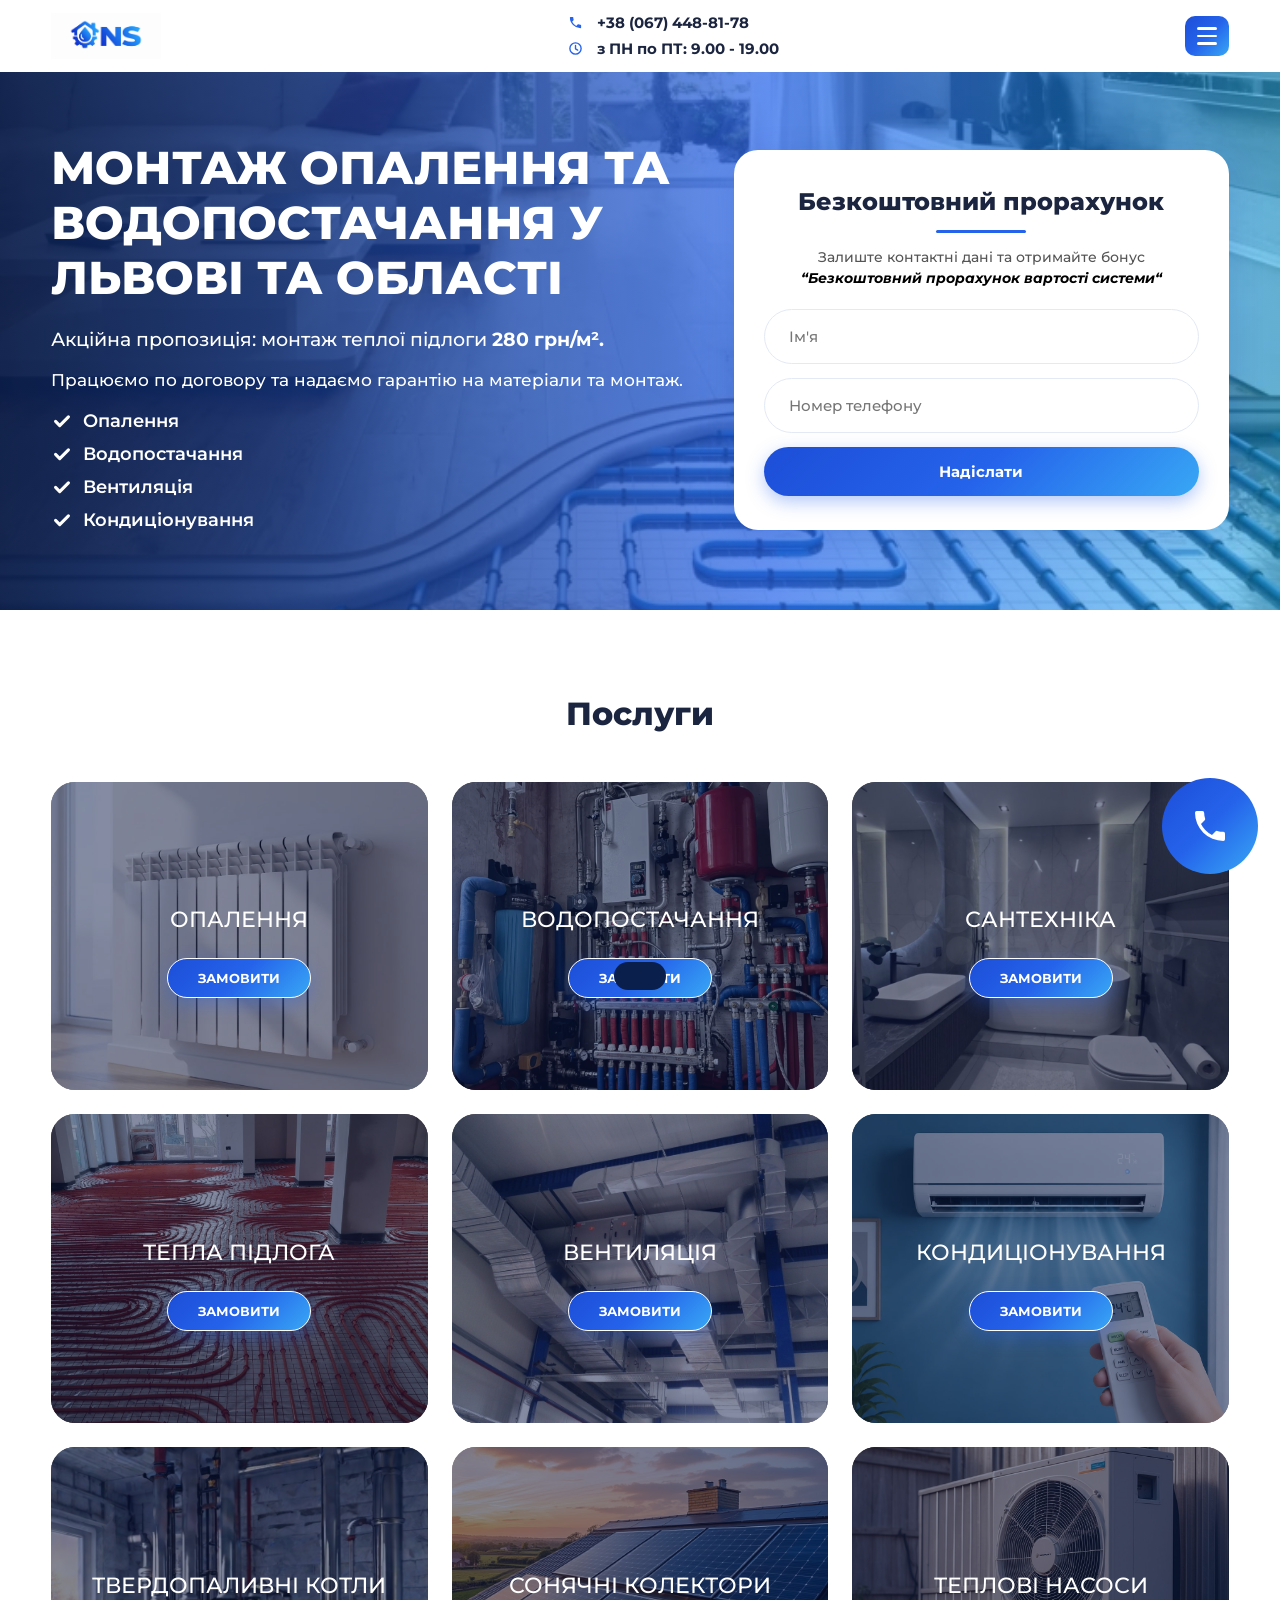
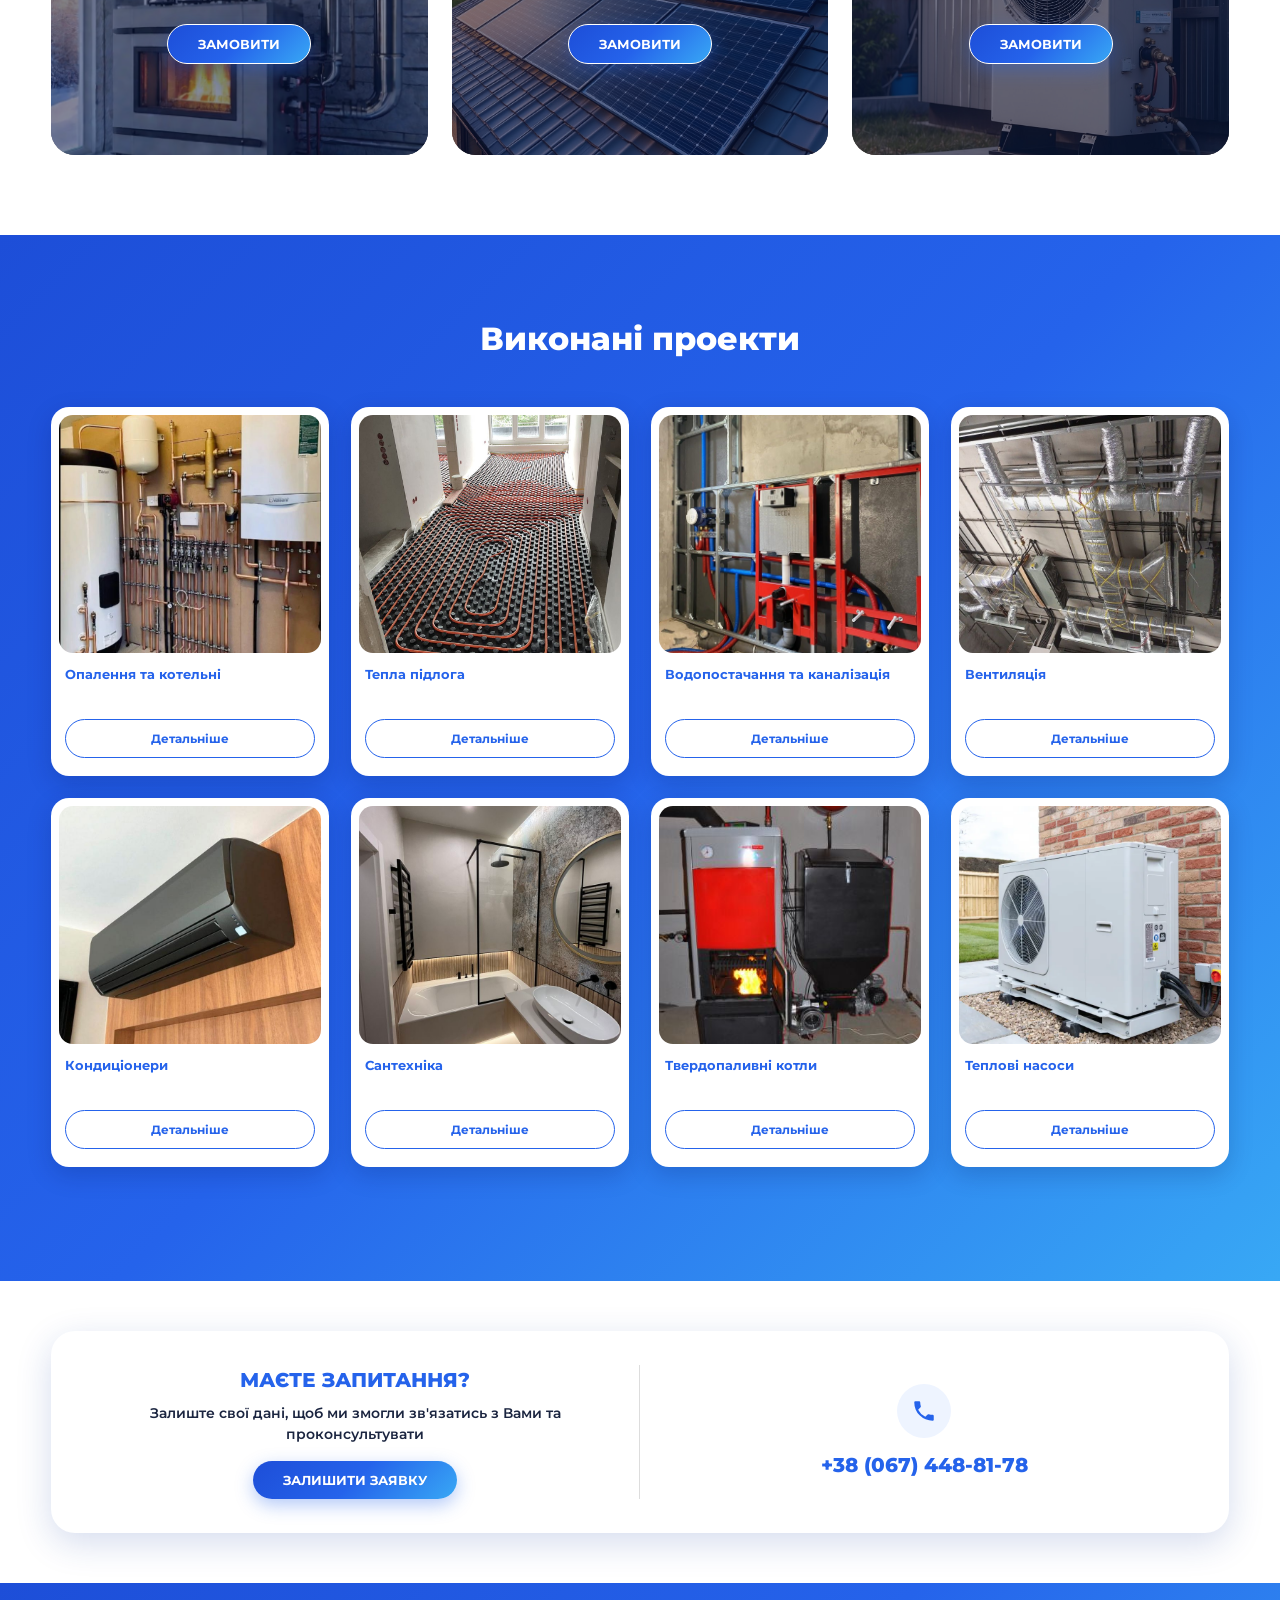
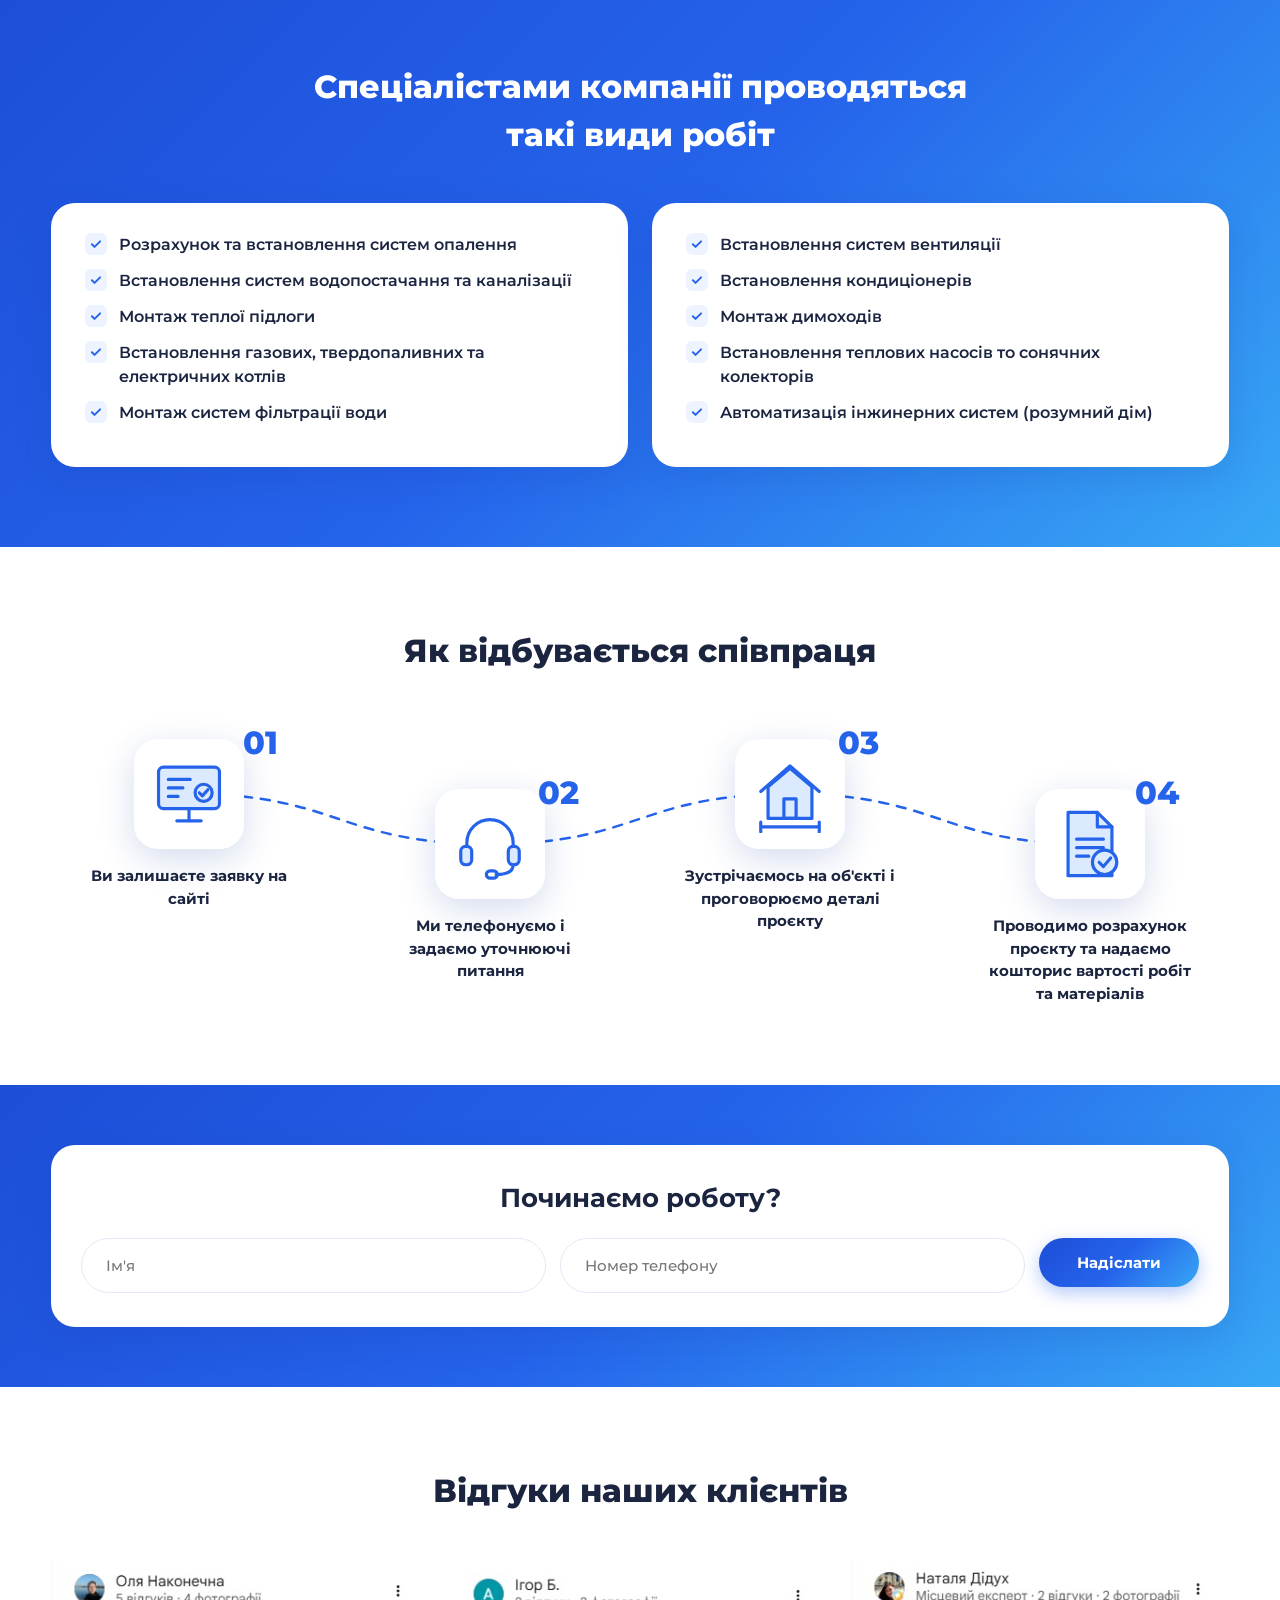
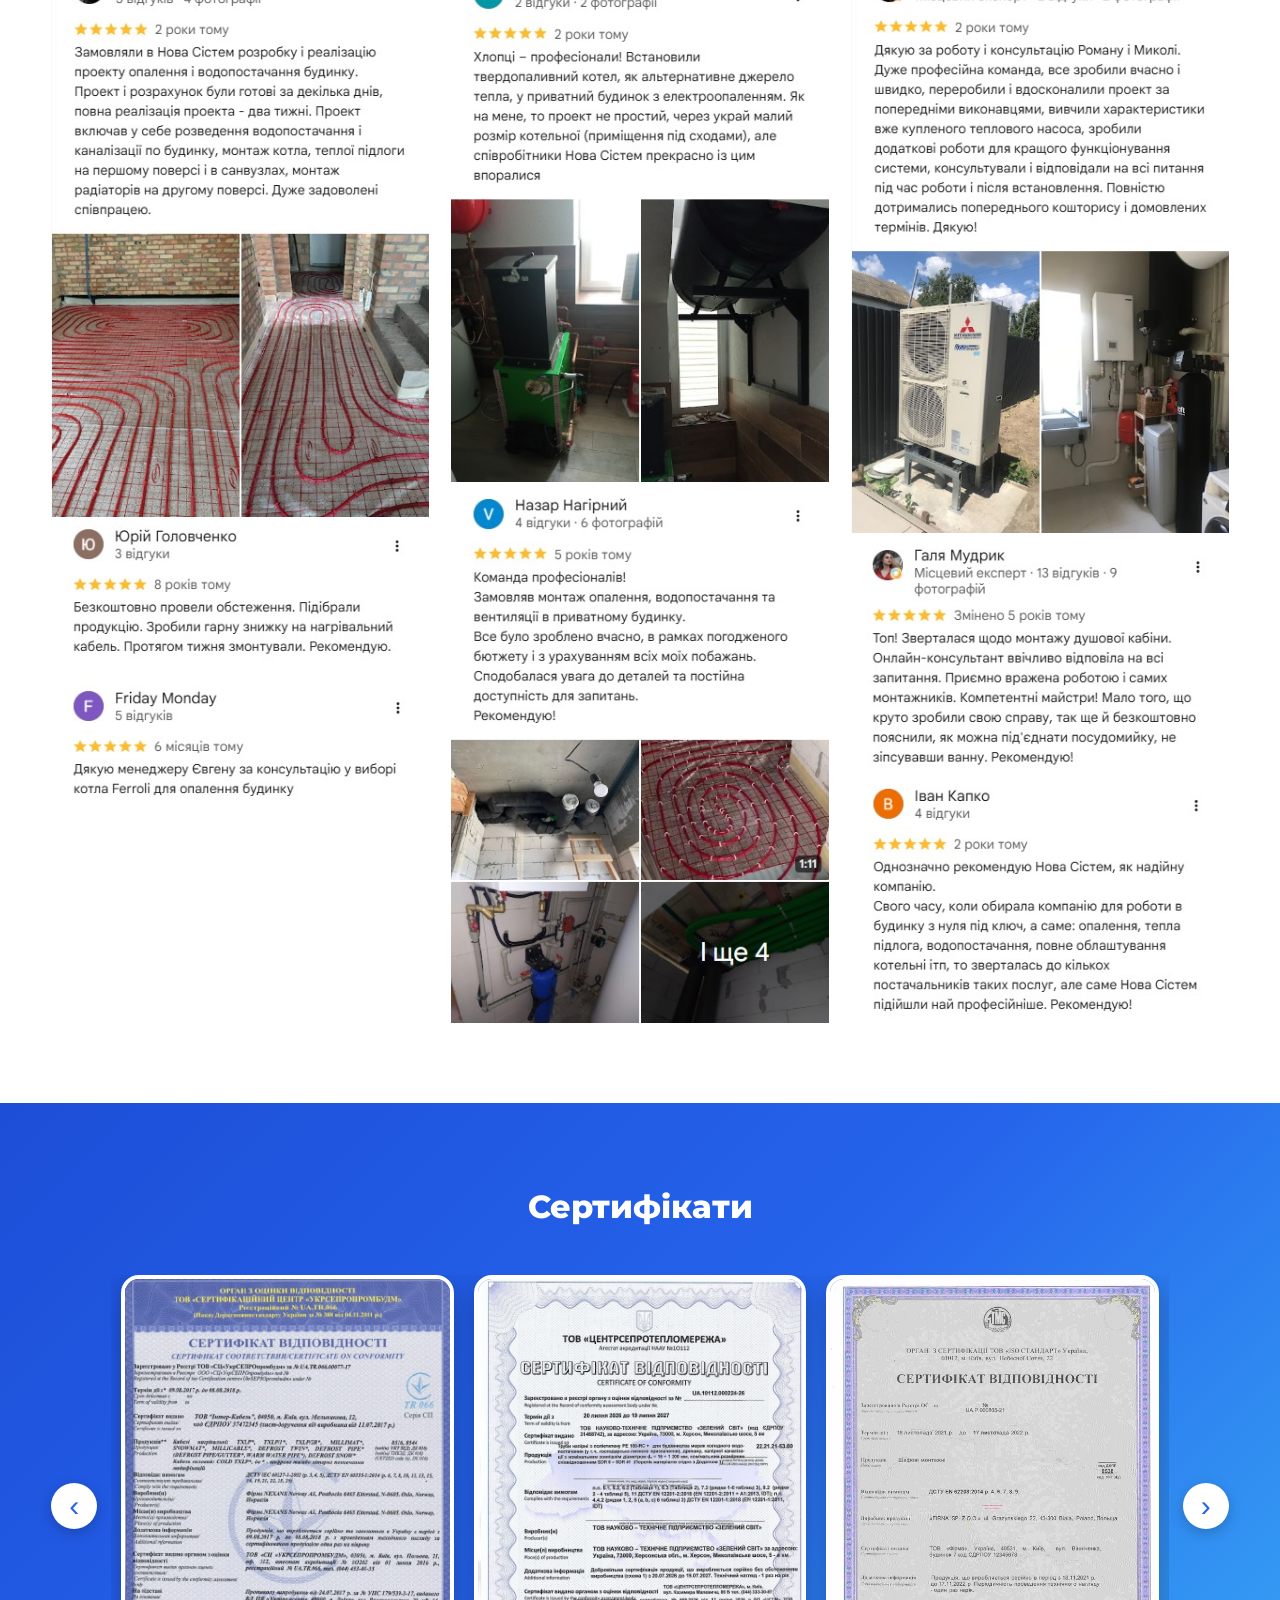
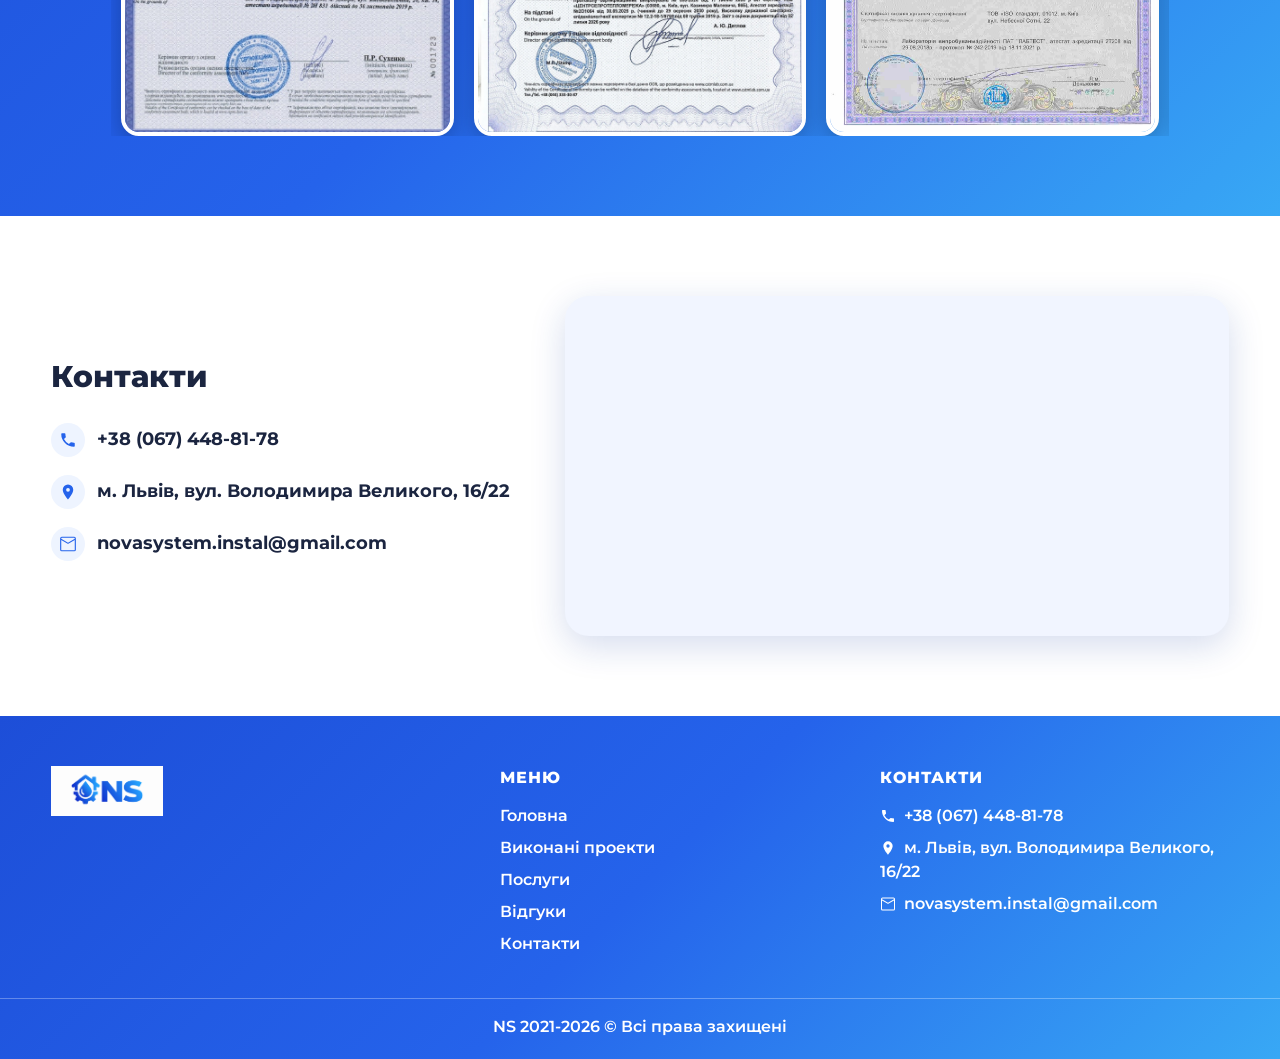
==== commit 3792a532: "Update site to latest developer copy (4 new quizzes, GTM, new phone text) Co-Authored-By: Claude Opu" ====
--- a/public/index.html
+++ b/public/index.html
@@ -1,6 +1,13 @@
 <!DOCTYPE html>
 <html lang="uk">
 <head>
+  <!-- Google Tag Manager -->
+<script>(function(w,d,s,l,i){w[l]=w[l]||[];w[l].push({'gtm.start':
+new Date().getTime(),event:'gtm.js'});var f=d.getElementsByTagName(s)[0],
+j=d.createElement(s),dl=l!='dataLayer'?'&l='+l:'';j.async=true;j.src=
+'https://www.googletagmanager.com/gtm.js?id='+i+dl;f.parentNode.insertBefore(j,f);
+})(window,document,'script','dataLayer','GTM-5GWM567V');</script>
+<!-- End Google Tag Manager -->
 <meta charset="UTF-8">
 <meta name="viewport" content="width=device-width, initial-scale=1">
 <title>NS — Монтаж інженерних систем у Львові</title>
@@ -10,6 +17,10 @@
 <link rel="stylesheet" href="style.css">
 </head>
 <body>
+  <!-- Google Tag Manager (noscript) -->
+<noscript><iframe src="https://www.googletagmanager.com/ns.html?id=GTM-5GWM567V"
+height="0" width="0" style="display:none;visibility:hidden"></iframe></noscript>
+<!-- End Google Tag Manager (noscript) -->
 <svg width="0" height="0" style="position:absolute" aria-hidden="true"><defs>
 <symbol id="i-phone" viewBox="0 0 24 24"><path fill="currentColor" d="M6.6 10.8a15 15 0 006.6 6.6l2.2-2.2a1 1 0 011-.25 11.4 11.4 0 003.6.57 1 1 0 011 1V20a1 1 0 01-1 1A17 17 0 013 4a1 1 0 011-1h3.5a1 1 0 011 1c0 1.25.2 2.45.57 3.57a1 1 0 01-.25 1z"/></symbol>
 <symbol id="i-clock" viewBox="0 0 24 24"><g fill="none" stroke="currentColor" stroke-width="2.2" stroke-linecap="round" stroke-linejoin="round"><circle cx="12" cy="12" r="9"/><path d="M12 7v5.5l3.5 2"/></g></symbol>
@@ -26,7 +37,7 @@
   <div class="container header__in">
     <a href="#home" class="logo"><img src="img/logo.png" data-ph="logo.png" alt="NS"></a>
     <div class="header__info">
-      <a href="tel:+380753649511" class="hi"><i><svg class="ic"><use href="#i-phone"/></svg></i> +38 (075) 364-95-11</a>
+      <a href="tel:+380753649511" class="hi"><i><svg class="ic"><use href="#i-phone"/></svg></i> +38 (067) 448-81-78</a>
       <span class="hi hi--time"><i><svg class="ic"><use href="#i-clock"/></svg></i> з ПН по ПТ: 9.00 - 19.00</span>
     </div>
     <div class="header__right">
@@ -47,7 +58,7 @@
     <a href="#contacts">Контакти</a>
   </nav>
   <div class="drawer__bottom">
-    <a href="tel:+380753649511"><i><svg class="ic"><use href="#i-phone"/></svg></i>+38 (075) 364-95-11</a>
+    <a href="tel:+380753649511"><i><svg class="ic"><use href="#i-phone"/></svg></i>+38 (067) 448-81-78</a>
     <a href="#contacts"><i><svg class="ic"><use href="#i-pin"/></svg></i>Львів, вул. Володимира Великого, 16/22</a>
 	<a href="#contacts"><i><svg class="ic"><use href="#i-pin"/></svg></i>novasystem.instal@gmail.com</a>
   </div>
@@ -135,7 +146,7 @@
       <p class="thanks__note">Працюємо з ПН по ПТ: 9.00 – 19.00. Якщо заявку залишено у вихідний чи після робочого часу, ми зателефонуємо наступного робочого дня.</p>
       <div class="thanks__btns">
         <a class="btn" href="#home">На головну</a>
-        <a class="btn btn--out" href="tel:+380753649511"><svg class="ic"><use href="#i-phone"/></svg>+38 (075) 364-95-11</a>
+        <a class="btn btn--out" href="tel:+380753649511"><svg class="ic"><use href="#i-phone"/></svg>+38 (067) 448-81-78</a>
       </div>
     </div>
   </div>
@@ -152,7 +163,7 @@
       </div>
       <div class="ask__r">
         <div class="ask__ico"><svg class="ic"><use href="#i-phone"/></svg></div>
-        <a href="tel:+380753649511">+38 (075) 364-95-11</a>
+        <a href="tel:+380753649511">+38 (067) 448-81-78</a>
       </div>
     </div>
   </div>
@@ -253,7 +264,7 @@
     <div class="contacts">
       <div class="contacts__l reveal">
         <h2>Контакти</h2>
-        <a href="tel:+380753649511" class="ci"><i><svg class="ic"><use href="#i-phone"/></svg></i>+38 (075) 364-95-11</a>
+        <a href="tel:+380753649511" class="ci"><i><svg class="ic"><use href="#i-phone"/></svg></i>+38 (067) 448-81-78</a>
         <p class="ci"><i><svg class="ic"><use href="#i-pin"/></svg></i>м. Львів, вул. Володимира Великого, 16/22</p>
 		<p class="ci"><i><svg class="ic"><use href="#i-email"/></svg></i>novasystem.instal@gmail.com</p>
       </div>
@@ -268,7 +279,7 @@
     <div><h5>МЕНЮ</h5><a href="#home">Головна</a><a href="#projects">Виконані проекти</a><a href="#services">Послуги</a><a href="#reviews">Відгуки</a><a href="#contacts">Контакти</a></div>
     <div>
       <h5>КОНТАКТИ</h5>
-      <a href="tel:+380753649511"><svg class="ic"><use href="#i-phone"/></svg> +38 (075) 364-95-11</a>
+      <a href="tel:+380753649511"><svg class="ic"><use href="#i-phone"/></svg> +38 (067) 448-81-78</a>
       <a href="#contacts"><svg class="ic"><use href="#i-pin"/></svg> м. Львів, вул. Володимира Великого, 16/22</a>
 	  <a href="#contacts"><svg class="ic"><use href="#i-email"/></svg> novasystem.instal@gmail.com</a>
     </div>
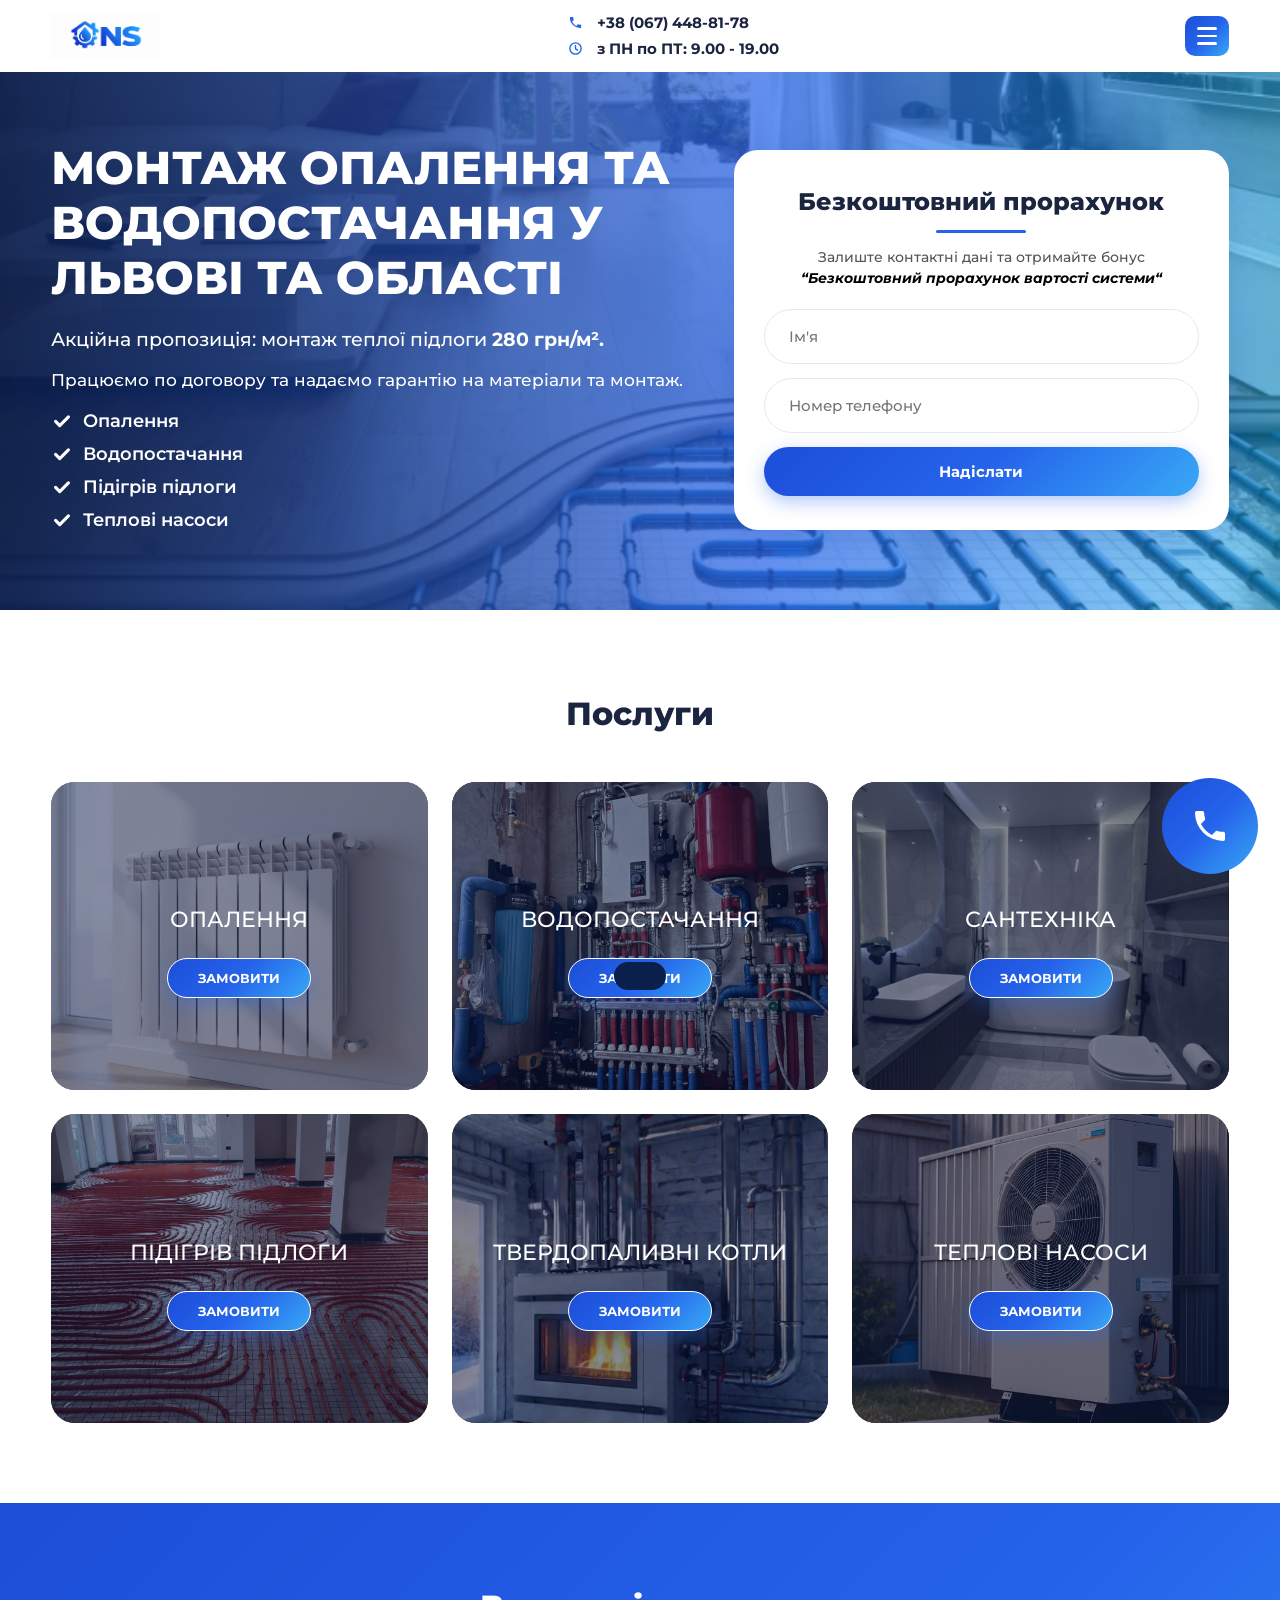
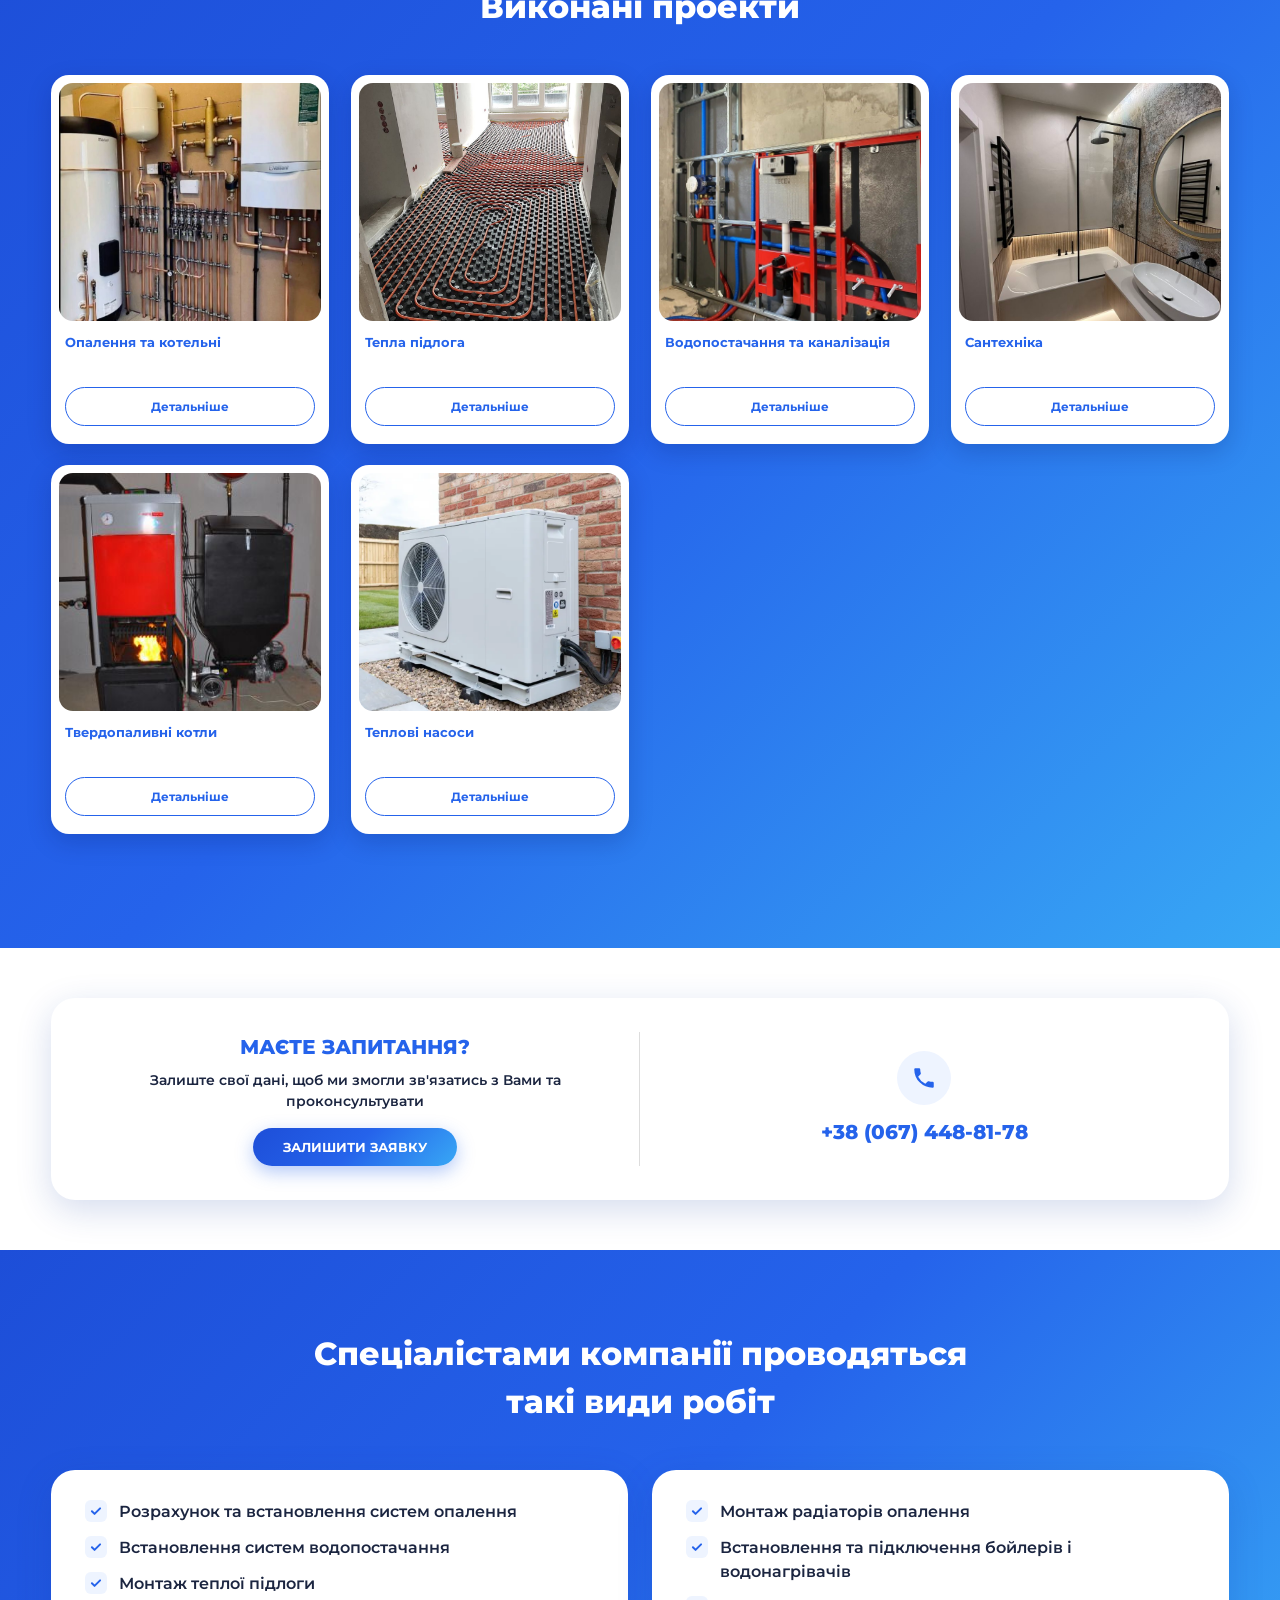
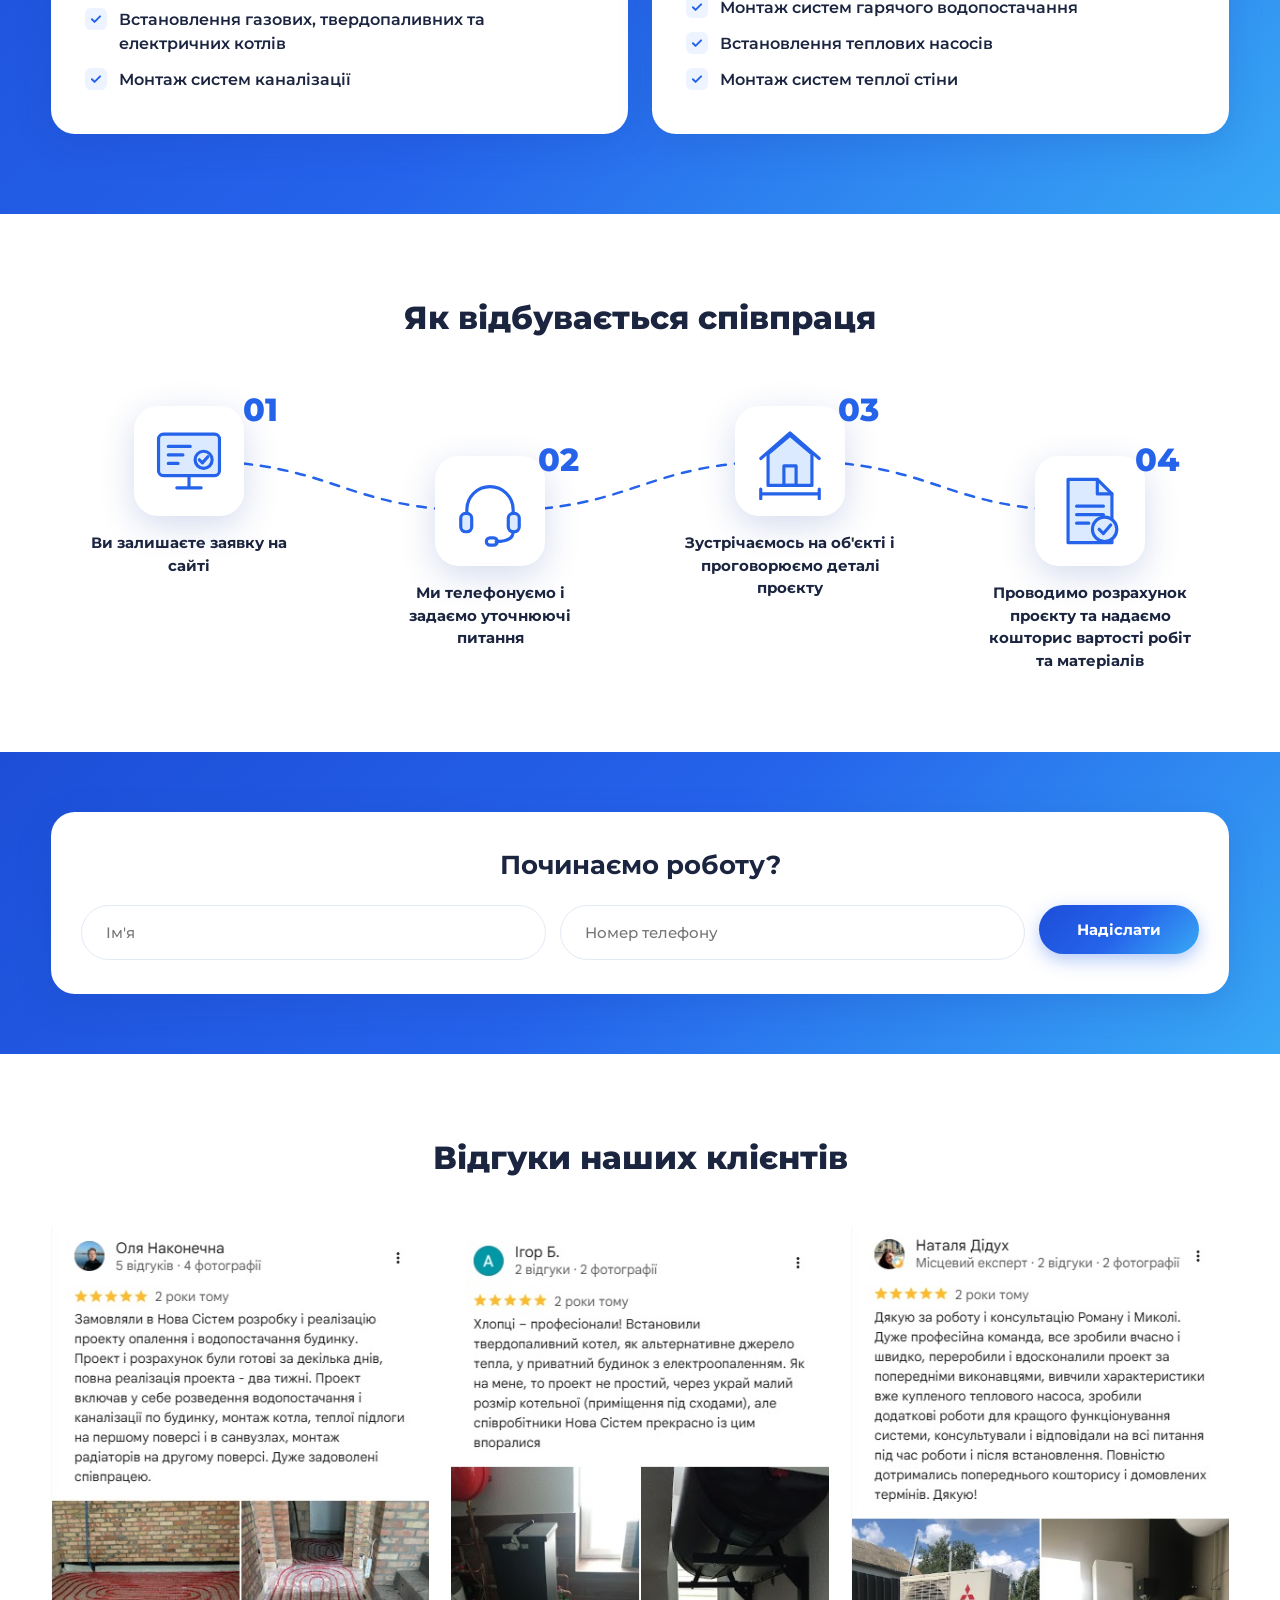
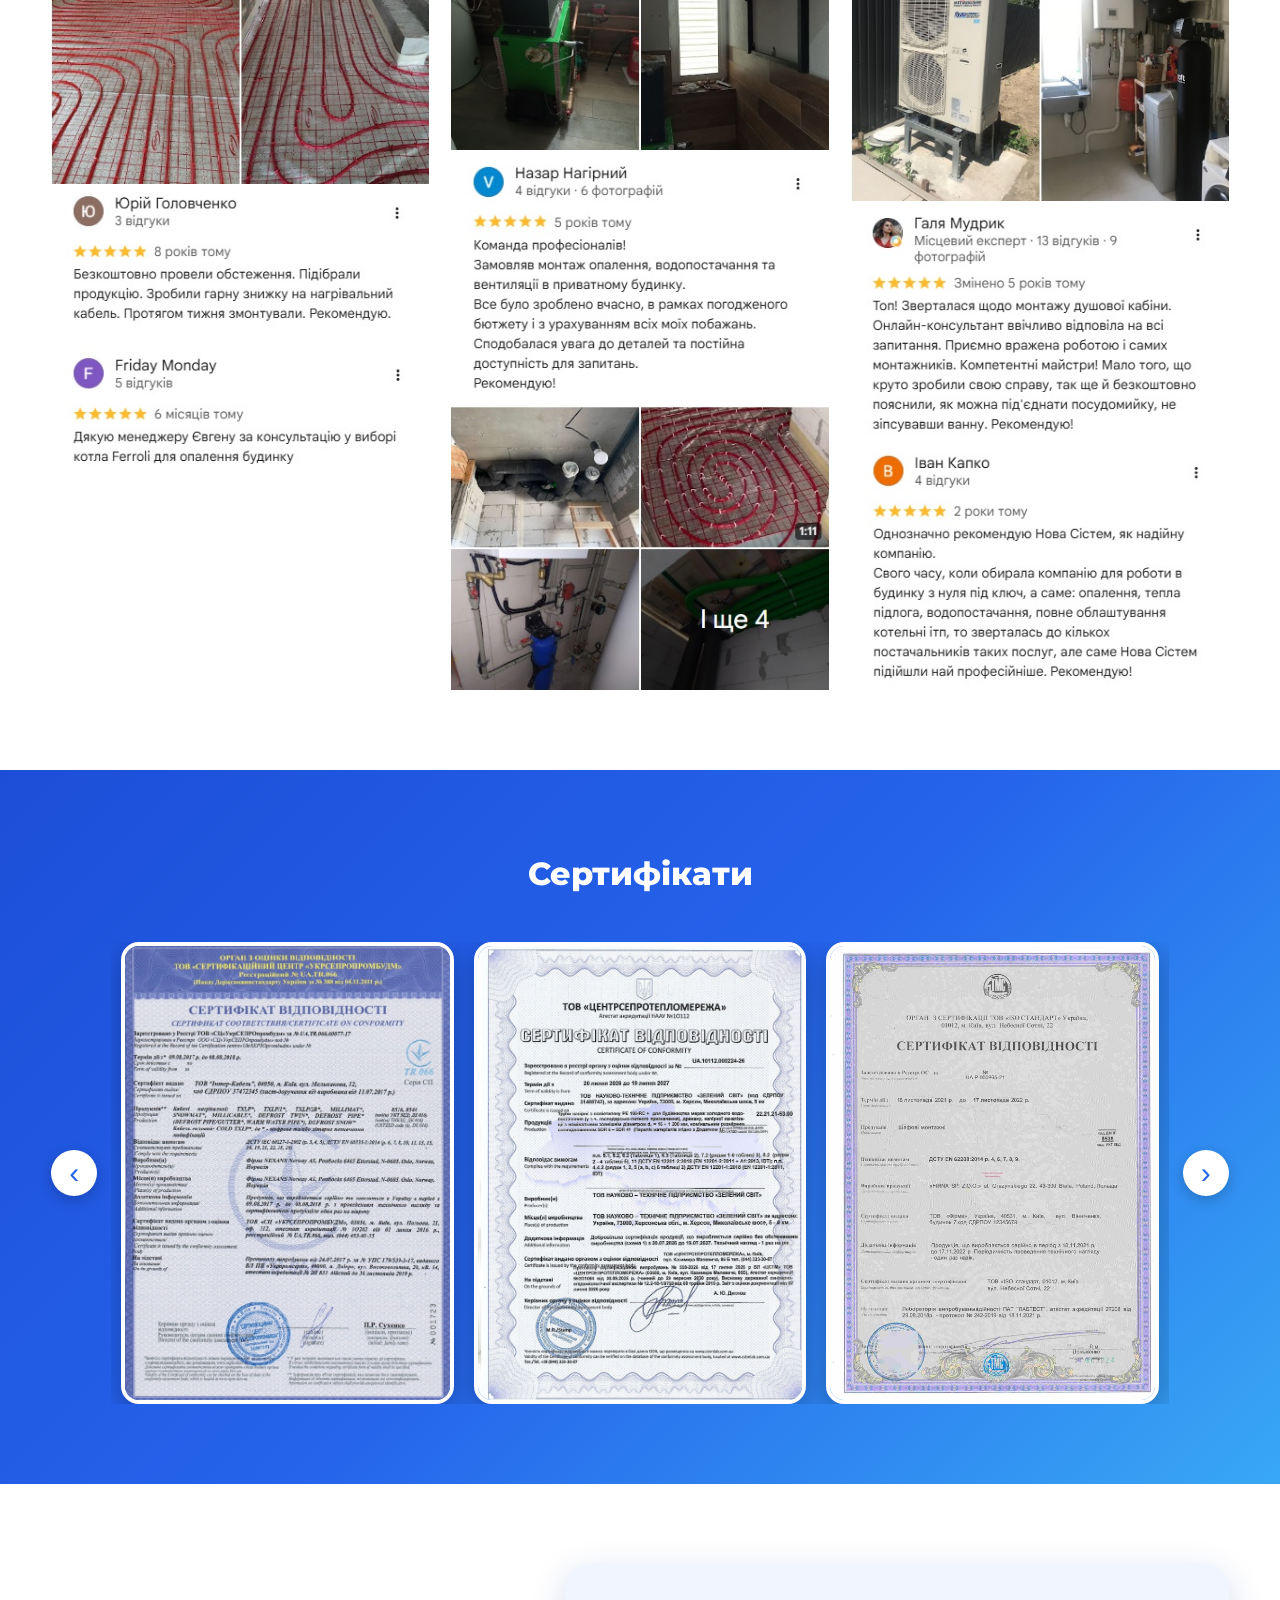
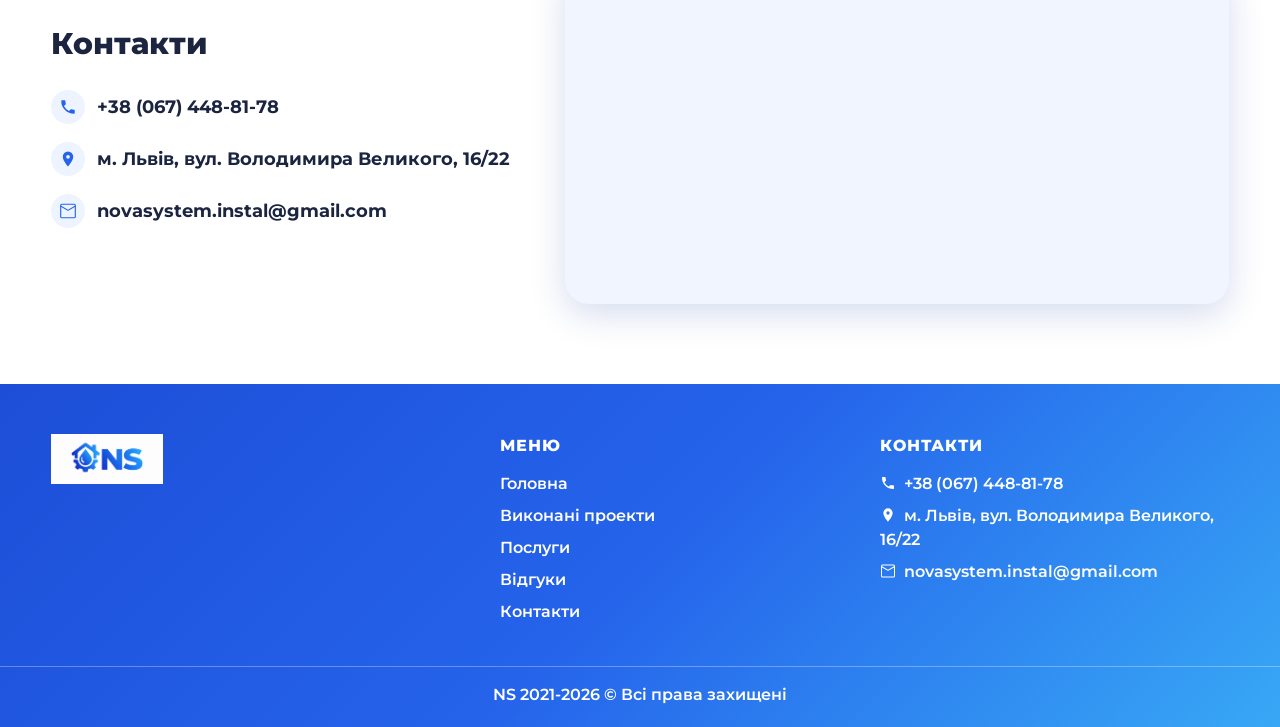
==== commit 74c88fcf: "Update to developer copy 02.11: hide ventilation, AC and solar services, new services list Co-Author" ====
--- a/public/index.html
+++ b/public/index.html
@@ -37,7 +37,7 @@
   <div class="container header__in">
     <a href="#home" class="logo"><img src="img/logo.png" data-ph="logo.png" alt="NS"></a>
     <div class="header__info">
-      <a href="tel:+380753649511" class="hi"><i><svg class="ic"><use href="#i-phone"/></svg></i> +38 (067) 448-81-78</a>
+      <a href="tel:+380674488178" class="hi"><i><svg class="ic"><use href="#i-phone"/></svg></i> +38 (067) 448-81-78</a>
       <span class="hi hi--time"><i><svg class="ic"><use href="#i-clock"/></svg></i> з ПН по ПТ: 9.00 - 19.00</span>
     </div>
     <div class="header__right">
@@ -58,7 +58,7 @@
     <a href="#contacts">Контакти</a>
   </nav>
   <div class="drawer__bottom">
-    <a href="tel:+380753649511"><i><svg class="ic"><use href="#i-phone"/></svg></i>+38 (067) 448-81-78</a>
+    <a href="tel:+380674488178"><i><svg class="ic"><use href="#i-phone"/></svg></i>+38 (067) 448-81-78</a>
     <a href="#contacts"><i><svg class="ic"><use href="#i-pin"/></svg></i>Львів, вул. Володимира Великого, 16/22</a>
 	<a href="#contacts"><i><svg class="ic"><use href="#i-pin"/></svg></i>novasystem.instal@gmail.com</a>
   </div>
@@ -75,7 +75,7 @@
       <p class="hero__offer">Акційна пропозиція: монтаж теплої підлоги <b>280 грн/м².</b></p>
       <p>Працюємо по договору та надаємо гарантію на матеріали та монтаж.</p>
       <ul class="checks">
-        <li>Опалення</li><li>Водопостачання</li><li>Вентиляція</li><li>Кондиціонування</li>
+        <li>Опалення</li><li>Водопостачання</li><li>Підігрів підлоги</li><li>Теплові насоси</li>
       </ul>
     </div>
     <form class="card hero__form lead-form" data-source="Головний екран">
@@ -97,12 +97,12 @@
       <div class="svc reveal"><img src="img/service-heating.png" data-ph="service-heating.png" alt=""><div class="svc__in"><h4>Опалення</h4><button class="btn btn--sm" data-modal="callback" data-src="Послуга: Опалення">Замовити</button></div></div>
       <div class="svc reveal"><img src="img/service-water.png" data-ph="service-water.png" alt=""><div class="svc__in"><h4>Водопостачання</h4><button class="btn btn--sm" data-modal="callback" data-src="Послуга: Водопостачання">Замовити</button></div></div>
       <div class="svc reveal"><img src="img/service-plumbing.png" data-ph="service-plumbing.png" alt=""><div class="svc__in"><h4>Сантехніка</h4><button class="btn btn--sm" data-modal="callback" data-src="Послуга: Сантехніка">Замовити</button></div></div>
-      <div class="svc reveal"><img src="img/service-floor.png" data-ph="service-floor.png" alt=""><div class="svc__in"><h4>Тепла підлога</h4><button class="btn btn--sm" data-modal="callback" data-src="Послуга: Тепла підлога">Замовити</button></div></div>      
-      <div class="svc reveal"><img src="img/service-ventilation.png" data-ph="service-ventilation.png" alt=""><div class="svc__in"><h4>Вентиляція</h4><button class="btn btn--sm" data-modal="callback" data-src="Послуга: Вентиляція">Замовити</button></div></div>
+      <div class="svc reveal"><img src="img/service-floor.png" data-ph="service-floor.png" alt=""><div class="svc__in"><h4>Підігрів підлоги</h4><button class="btn btn--sm" data-modal="callback" data-src="Послуга: Тепла підлога">Замовити</button></div></div>      
+      <!--<div class="svc reveal"><img src="img/service-ventilation.png" data-ph="service-ventilation.png" alt=""><div class="svc__in"><h4>Вентиляція</h4><button class="btn btn--sm" data-modal="callback" data-src="Послуга: Вентиляція">Замовити</button></div></div>-->
       
-      <div class="svc reveal"><img src="img/service-ac.png" data-ph="service-ac.png" alt=""><div class="svc__in"><h4>Кондиціонування</h4><button class="btn btn--sm" data-modal="callback" data-src="Послуга: Кондиціонування">Замовити</button></div></div>
+      <!--<div class="svc reveal"><img src="img/service-ac.png" data-ph="service-ac.png" alt=""><div class="svc__in"><h4>Кондиціонування</h4><button class="btn btn--sm" data-modal="callback" data-src="Послуга: Кондиціонування">Замовити</button></div></div>-->
       <div class="svc reveal"><img src="img/service-solid-boilers.png" data-ph="service-solid-boilers.png" alt=""><div class="svc__in"><h4>Твердопаливні котли</h4><button class="btn btn--sm" data-modal="callback" data-src="Послуга: Твердопаливні котли">Замовити</button></div></div>
-      <div class="svc reveal"><img src="img/service-solar.png" data-ph="service-solar.png" alt=""><div class="svc__in"><h4>Сонячні колектори</h4><button class="btn btn--sm" data-modal="callback" data-src="Послуга: Сонячні колектори">Замовити</button></div></div>     
+      <!--<div class="svc reveal"><img src="img/service-solar.png" data-ph="service-solar.png" alt=""><div class="svc__in"><h4>Сонячні колектори</h4><button class="btn btn--sm" data-modal="callback" data-src="Послуга: Сонячні колектори">Замовити</button></div></div>-->     
       <div class="svc reveal"><img src="img/service-pumps.png" data-ph="service-pumps.png" alt=""><div class="svc__in"><h4>Теплові насоси</h4><button class="btn btn--sm" data-modal="callback" data-src="Послуга: Теплові насоси">Замовити</button></div></div>
     </div>
   </div>
@@ -146,7 +146,7 @@
       <p class="thanks__note">Працюємо з ПН по ПТ: 9.00 – 19.00. Якщо заявку залишено у вихідний чи після робочого часу, ми зателефонуємо наступного робочого дня.</p>
       <div class="thanks__btns">
         <a class="btn" href="#home">На головну</a>
-        <a class="btn btn--out" href="tel:+380753649511"><svg class="ic"><use href="#i-phone"/></svg>+38 (067) 448-81-78</a>
+        <a class="btn btn--out" href="tel:+380674488178"><svg class="ic"><use href="#i-phone"/></svg>+38 (067) 448-81-78</a>
       </div>
     </div>
   </div>
@@ -163,7 +163,7 @@
       </div>
       <div class="ask__r">
         <div class="ask__ico"><svg class="ic"><use href="#i-phone"/></svg></div>
-        <a href="tel:+380753649511">+38 (067) 448-81-78</a>
+        <a href="tel:+380674488178">+38 (067) 448-81-78</a>
       </div>
     </div>
   </div>
@@ -177,17 +177,17 @@
     <div class="works">
       <ul class="card reveal">
         <li>Розрахунок та встановлення систем опалення</li>
-        <li>Встановлення систем водопостачання та каналізації</li>
+        <li>Встановлення систем водопостачання</li>
         <li>Монтаж теплої підлоги</li>
         <li>Встановлення газових, твердопаливних та електричних котлів</li>
-        <li>Монтаж систем фільтрації води</li>
+        <li>Монтаж систем каналізації</li>
       </ul>
       <ul class="card reveal">
-        <li>Встановлення систем вентиляції</li>
-        <li>Встановлення кондиціонерів</li>
-        <li>Монтаж димоходів</li>
-        <li>Встановлення теплових насосів то сонячних колекторів</li>
-        <li>Автоматизація інжинерних систем (розумний дім)</li>
+        <li>Монтаж радіаторів опалення</li>
+        <li>Встановлення та підключення бойлерів і водонагрівачів</li>
+        <li>Монтаж систем гарячого водопостачання</li>
+        <li>Встановлення теплових насосів</li>
+        <li>Монтаж систем теплої стіни</li>
       </ul>
     </div>
   </div>
@@ -264,7 +264,7 @@
     <div class="contacts">
       <div class="contacts__l reveal">
         <h2>Контакти</h2>
-        <a href="tel:+380753649511" class="ci"><i><svg class="ic"><use href="#i-phone"/></svg></i>+38 (067) 448-81-78</a>
+        <a href="tel:+380674488178" class="ci"><i><svg class="ic"><use href="#i-phone"/></svg></i>+38 (067) 448-81-78</a>
         <p class="ci"><i><svg class="ic"><use href="#i-pin"/></svg></i>м. Львів, вул. Володимира Великого, 16/22</p>
 		<p class="ci"><i><svg class="ic"><use href="#i-email"/></svg></i>novasystem.instal@gmail.com</p>
       </div>
@@ -279,7 +279,7 @@
     <div><h5>МЕНЮ</h5><a href="#home">Головна</a><a href="#projects">Виконані проекти</a><a href="#services">Послуги</a><a href="#reviews">Відгуки</a><a href="#contacts">Контакти</a></div>
     <div>
       <h5>КОНТАКТИ</h5>
-      <a href="tel:+380753649511"><svg class="ic"><use href="#i-phone"/></svg> +38 (067) 448-81-78</a>
+      <a href="tel:+380674488178"><svg class="ic"><use href="#i-phone"/></svg> +38 (067) 448-81-78</a>
       <a href="#contacts"><svg class="ic"><use href="#i-pin"/></svg> м. Львів, вул. Володимира Великого, 16/22</a>
 	  <a href="#contacts"><svg class="ic"><use href="#i-email"/></svg> novasystem.instal@gmail.com</a>
     </div>
